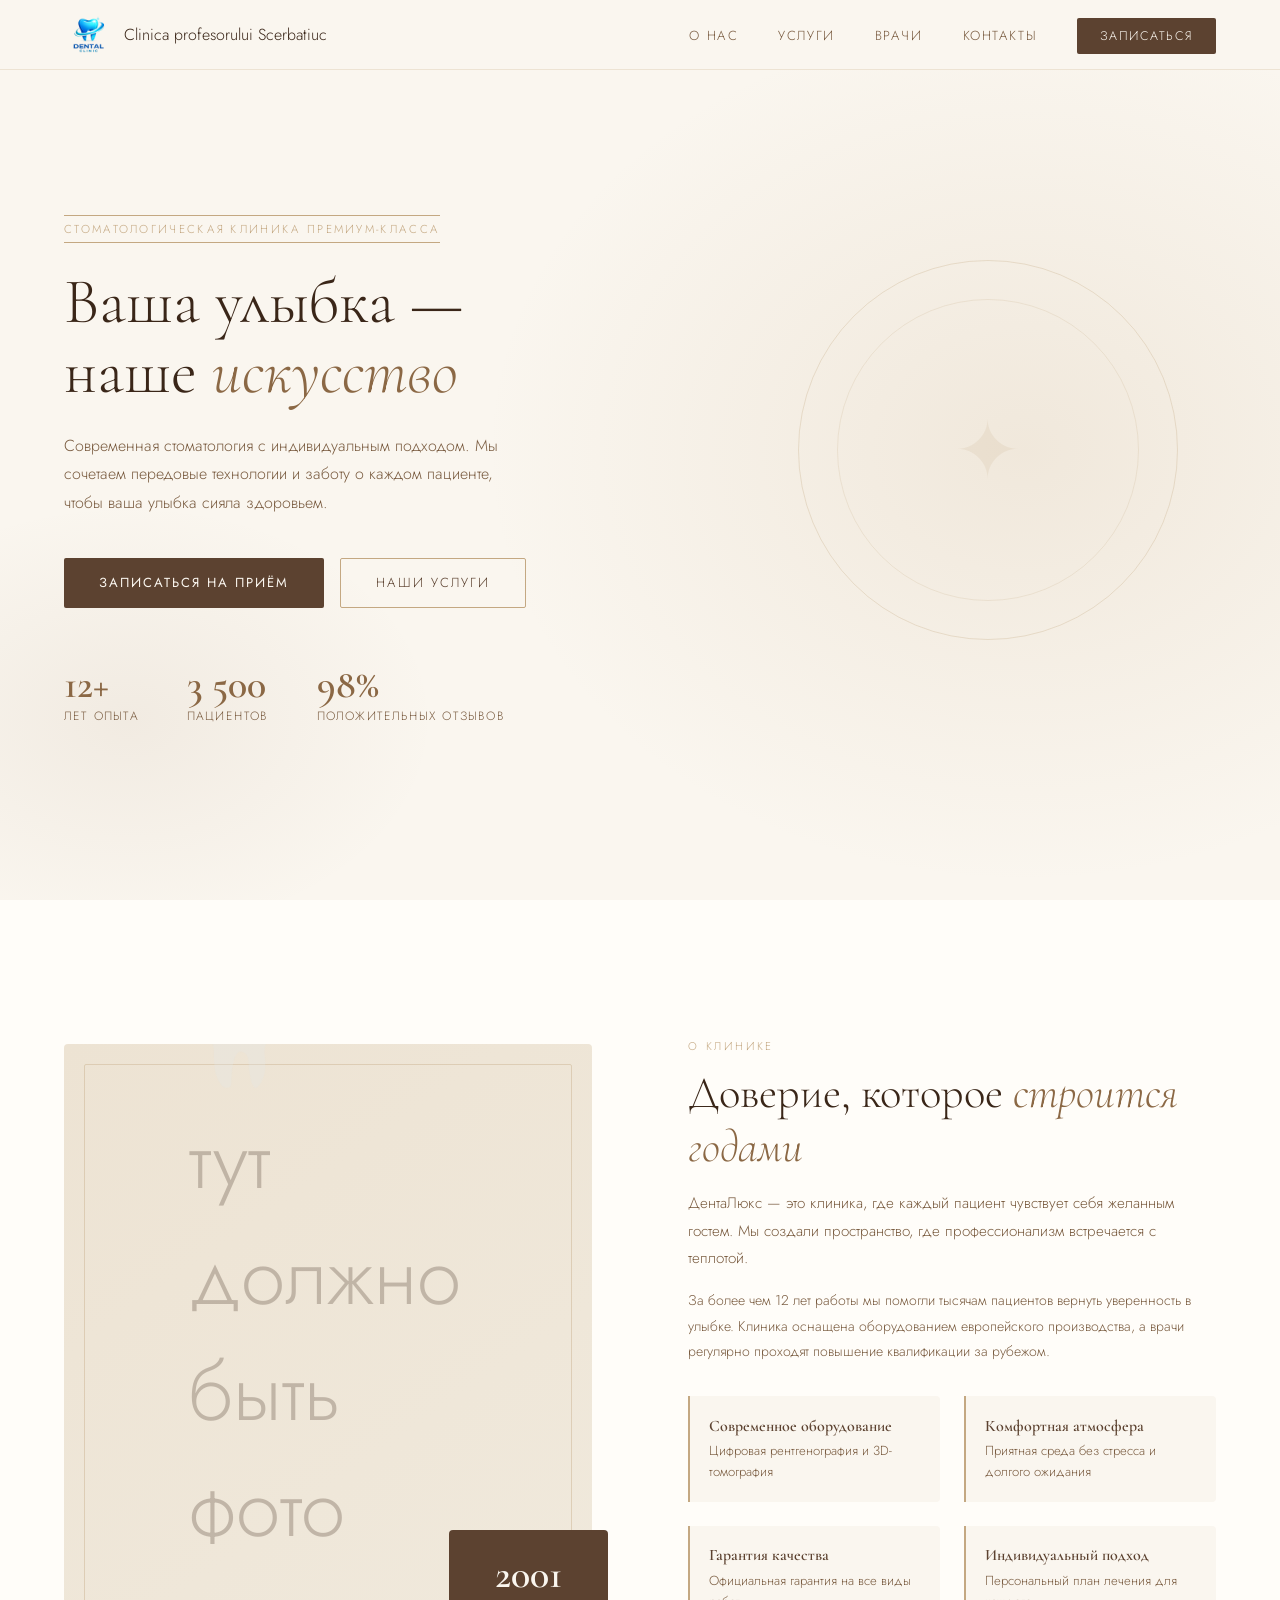
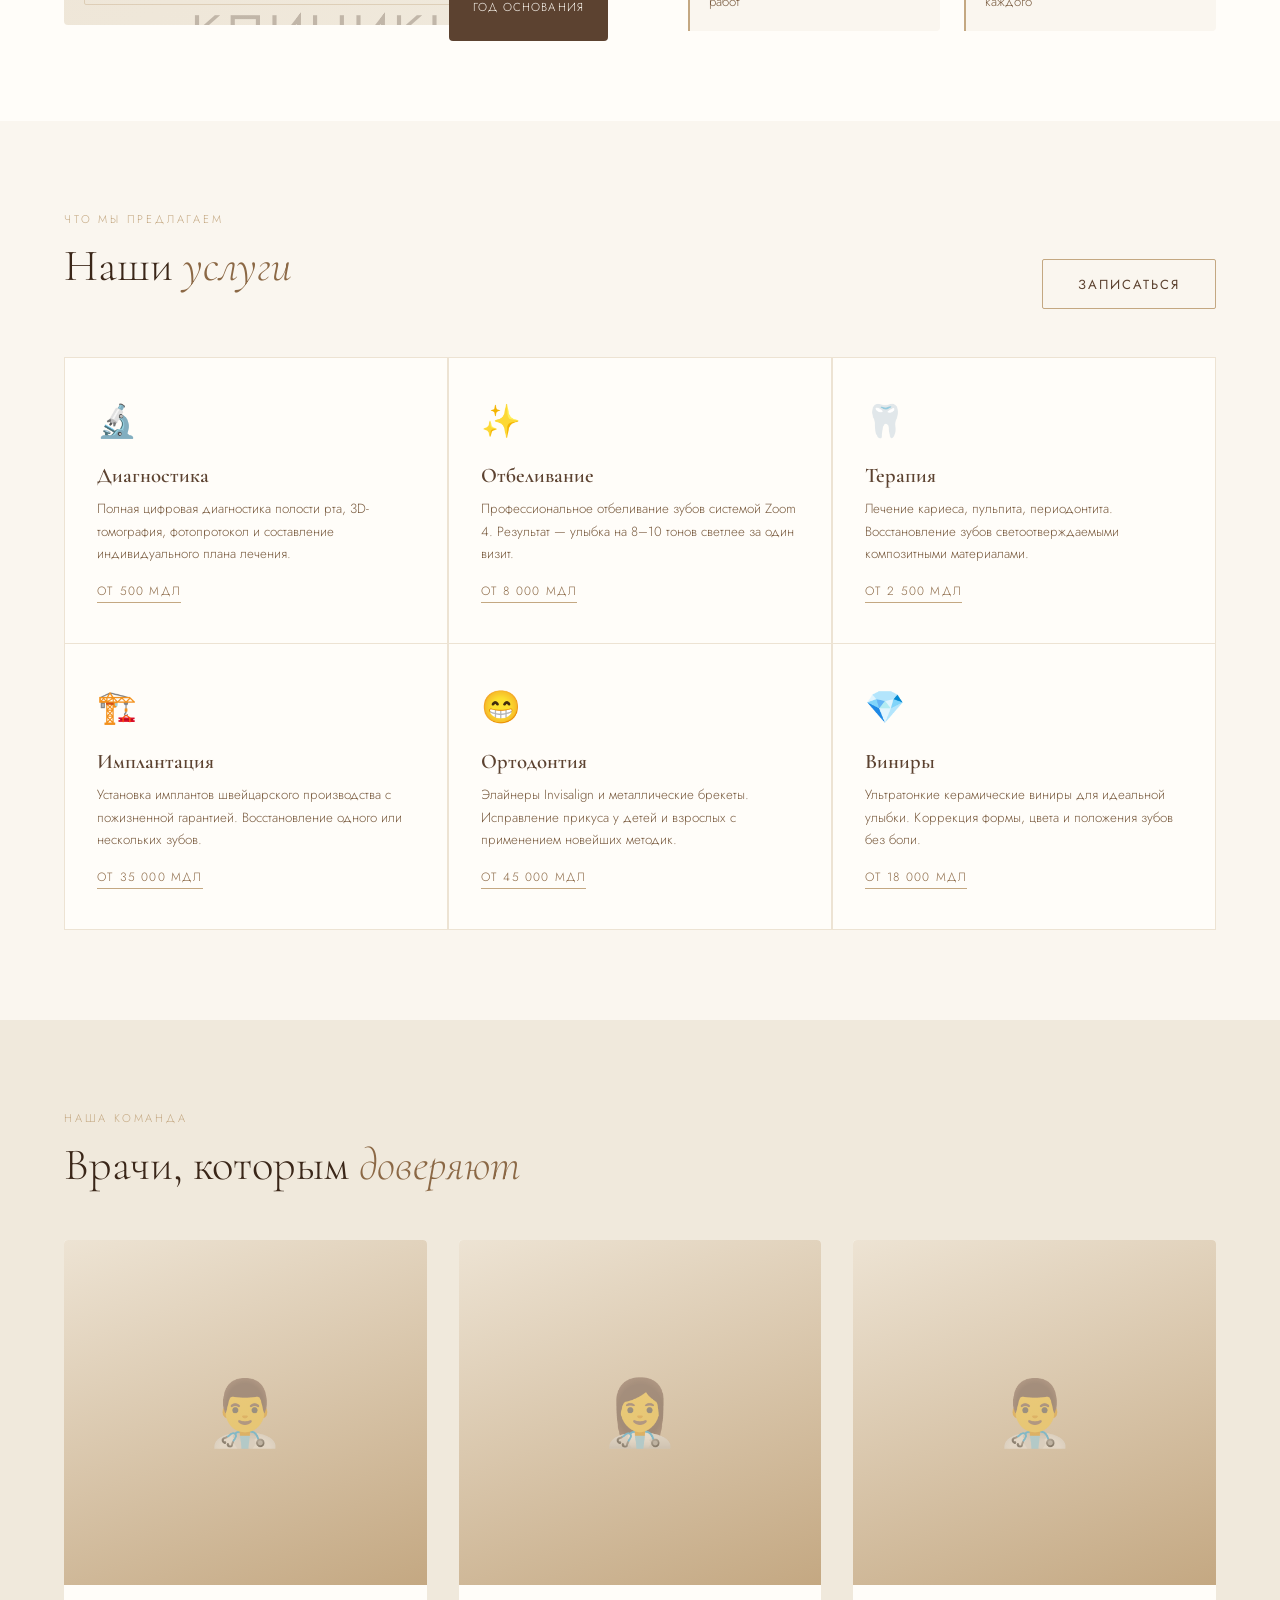
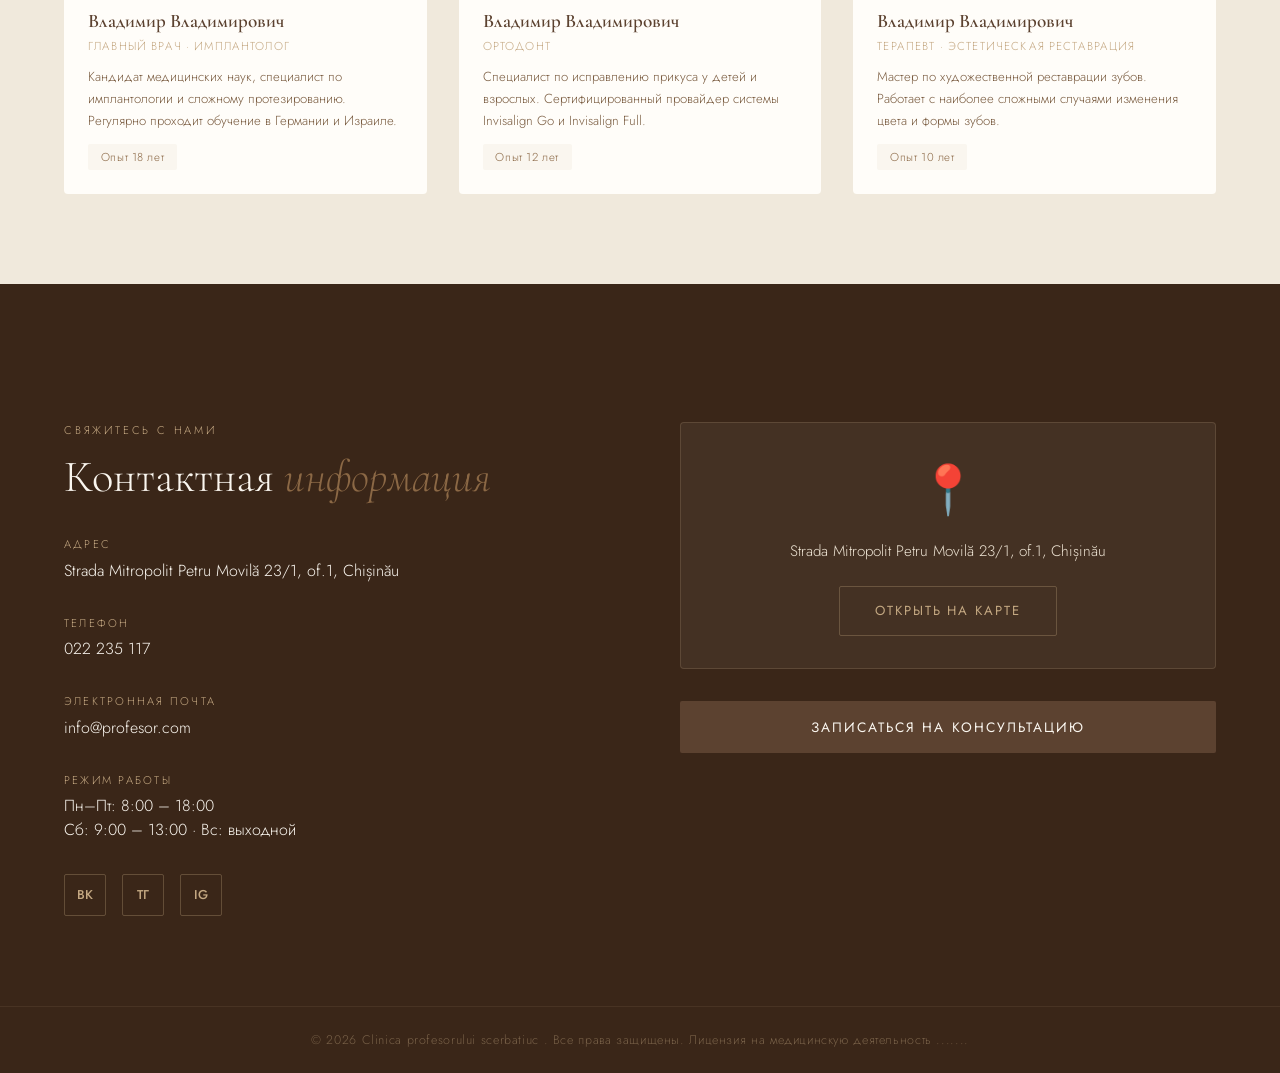
==== index.html @ d3facaac "Rename testclin2.html to index.html" ====
<!DOCTYPE html>
<html lang="ru">
<head>
<meta charset="UTF-8">
<meta name="viewport" content="width=device-width, initial-scale=1.0">
<title>ДентаЛюкс — Стоматологическая клиника</title>
<link href="https://fonts.googleapis.com/css2?family=Cormorant+Garamond:ital,wght@0,300;0,400;0,600;1,300;1,400&family=Jost:wght@300;400;500&display=swap" rel="stylesheet">
<style>
  :root {
    --milk: #FAF6EF;
    --milk-dark: #F0E9DC;
    --milk-mid: #EDE3D3;
    --brown-light: #C4A882;
    --brown: #8B6845;
    --brown-dark: #5C4230;
    --brown-deep: #3A2618;
    --accent: #A07850;
    --text: #3A2618;
    --text-light: #7A5C40;
    --white: #FFFDF9;
  }
  * { margin: 0; padding: 0; box-sizing: border-box; }
  html { scroll-behavior: smooth; }
  body { font-family: 'Jost', sans-serif; background: var(--milk); color: var(--text); font-weight: 300; }

  nav {
    position: fixed; top: 0; width: 100%; z-index: 100;
    background: rgba(250,246,239,0.92); backdrop-filter: blur(12px);
    border-bottom: 1px solid var(--milk-mid);
    padding: 0 5%; display: flex; align-items: center; justify-content: space-between;
    height: 70px; transition: box-shadow 0.3s;
  }
  nav.scrolled { box-shadow: 0 4px 30px rgba(91,66,48,0.1); }
  
  /* Обновленный блок логотипа */
  .logo { display: flex; align-items: center; gap: 10px; }
  .logo img { height: 50px; width: auto; }
  
  .nav-links { display: flex; gap: 2.5rem; list-style: none; }
  .nav-links a { text-decoration: none; color: var(--text-light); font-size: 0.82rem; letter-spacing: 0.12em; text-transform: uppercase; transition: color 0.3s; position: relative; }
  .nav-links a::after { content: ''; position: absolute; bottom: -4px; left: 0; width: 0; height: 1px; background: var(--brown); transition: width 0.3s; }
  .nav-links a:hover { color: var(--brown-dark); }
  .nav-links a:hover::after { width: 100%; }
  .btn-nav { background: var(--brown-dark) !important; color: var(--milk) !important; padding: 0.55rem 1.4rem; border-radius: 2px; font-size: 0.78rem !important; letter-spacing: 0.15em; }
  .btn-nav::after { display: none !important; }
  .btn-nav:hover { background: var(--brown) !important; }

  #home { min-height: 100vh; display: flex; align-items: center; padding: 120px 5% 80px; position: relative; overflow: hidden; }
  .hero-bg { position: absolute; inset: 0; background: radial-gradient(ellipse 70% 80% at 80% 50%, rgba(196,168,130,0.18) 0%, transparent 60%), radial-gradient(ellipse 40% 40% at 10% 80%, rgba(139,104,69,0.08) 0%, transparent 60%); }
  .hero-ornament { position: absolute; right: 8%; top: 50%; transform: translateY(-50%); width: 380px; height: 380px; border: 1px solid rgba(196,168,130,0.3); border-radius: 50%; display: flex; align-items: center; justify-content: center; animation: float 8s ease-in-out infinite; }
  .hero-ornament::before { content: ''; width: 300px; height: 300px; border: 1px solid rgba(196,168,130,0.2); border-radius: 50%; position: absolute; }
  .hero-ornament::after { content: '✦'; font-size: 5rem; color: rgba(196,168,130,0.15); }
  @keyframes float { 0%,100%{transform:translateY(-50%) rotate(0deg)}50%{transform:translateY(-52%) rotate(3deg)} }
  .hero-content { position: relative; max-width: 580px; }
  .hero-tag { display: inline-block; font-size: 0.72rem; letter-spacing: 0.2em; text-transform: uppercase; color: var(--brown-light); margin-bottom: 1.5rem; padding: 0.3rem 0; border-top: 1px solid var(--brown-light); border-bottom: 1px solid var(--brown-light); }
  h1 { font-family: 'Cormorant Garamond', serif; font-size: clamp(3rem,5vw,5rem); font-weight: 300; line-height: 1.1; color: var(--brown-deep); margin-bottom: 1.5rem; }
  h1 em { font-style: italic; color: var(--brown); }
  .hero-text { font-size: 1rem; line-height: 1.8; color: var(--text-light); max-width: 440px; margin-bottom: 2.5rem; }
  .hero-btns { display: flex; gap: 1rem; flex-wrap: wrap; }
  .btn-primary { background: var(--brown-dark); color: var(--milk); border: none; padding: 0.9rem 2.2rem; font-family: 'Jost', sans-serif; font-size: 0.82rem; letter-spacing: 0.15em; text-transform: uppercase; cursor: pointer; transition: all 0.3s; border-radius: 2px; }
  .btn-primary:hover { background: var(--brown); transform: translateY(-2px); }
  .btn-secondary { background: transparent; color: var(--brown-dark); border: 1px solid var(--brown-light); padding: 0.9rem 2.2rem; font-family: 'Jost', sans-serif; font-size: 0.82rem; letter-spacing: 0.15em; text-transform: uppercase; cursor: pointer; transition: all 0.3s; border-radius: 2px; text-decoration: none; display: inline-flex; align-items: center; }
  .btn-secondary:hover { background: var(--milk-dark); transform: translateY(-2px); }
  .hero-stats { margin-top: 3.5rem; display: flex; gap: 3rem; flex-wrap: wrap; }
  .stat-num { font-family: 'Cormorant Garamond', serif; font-size: 2.5rem; font-weight: 600; color: var(--brown); line-height: 1; }
  .stat-label { font-size: 0.75rem; letter-spacing: 0.1em; text-transform: uppercase; color: var(--text-light); margin-top: 0.2rem; }

  section { padding: 90px 5%; }
  .section-tag { font-size: 0.7rem; letter-spacing: 0.25em; text-transform: uppercase; color: var(--brown-light); display: block; margin-bottom: 0.8rem; }
  h2 { font-family: 'Cormorant Garamond', serif; font-size: clamp(2rem,3.5vw,3rem); font-weight: 300; color: var(--brown-deep); margin-bottom: 1rem; line-height: 1.2; }
  h2 em { font-style: italic; color: var(--brown); }
  .section-lead { font-size: 0.95rem; color: var(--text-light); line-height: 1.8; max-width: 520px; }

  #about { background: var(--white); }
  .about-grid { display: grid; grid-template-columns: 1fr 1fr; gap: 6rem; align-items: center; margin-top: 3rem; }
  .about-frame { width: 100%; padding-bottom: 110%; background: linear-gradient(145deg,var(--milk-mid) 0%,var(--milk-dark) 100%); border-radius: 4px; position: relative; overflow: hidden; }
  .about-frame::before { content: ''; position: absolute; inset: 20px; border: 1px solid rgba(196,168,130,0.4); border-radius: 2px; }
  .about-frame-icon { position: absolute; top: 50%; left: 50%; transform: translate(-50%,-50%); font-size: 5rem; opacity: 0.25; }
  .about-visual { position: relative; }
  .about-badge { position: absolute; bottom: -1rem; right: -1rem; background: var(--brown-dark); color: var(--milk); padding: 1.5rem; border-radius: 4px; text-align: center; }
  .about-badge strong { font-family: 'Cormorant Garamond', serif; font-size: 2.5rem; display: block; font-weight: 600; line-height: 1; }
  .about-badge span { font-size: 0.72rem; letter-spacing: 0.1em; text-transform: uppercase; }
  .about-features { margin-top: 2rem; display: grid; grid-template-columns: 1fr 1fr; gap: 1.5rem; }
  .feature-item { padding: 1.2rem; background: var(--milk); border-left: 2px solid var(--brown-light); border-radius: 0 4px 4px 0; }
  .feature-item h4 { font-family: 'Cormorant Garamond', serif; font-size: 1rem; font-weight: 600; color: var(--brown-dark); margin-bottom: 0.3rem; }
  .feature-item p { font-size: 0.82rem; color: var(--text-light); line-height: 1.6; }

  #services { background: var(--milk); }
  .services-header { display: flex; justify-content: space-between; align-items: flex-end; margin-bottom: 3rem; flex-wrap: wrap; gap: 1rem; }
  .services-grid { display: grid; grid-template-columns: repeat(3,1fr); gap: 1.5px; background: var(--milk-mid); border: 1px solid var(--milk-mid); }
  .service-card { background: var(--white); padding: 2.5rem 2rem; transition: all 0.4s; cursor: pointer; position: relative; overflow: hidden; }
  .service-card::before { content: ''; position: absolute; bottom: 0; left: 0; width: 0; height: 2px; background: var(--brown); transition: width 0.4s; }
  .service-card:hover { background: var(--milk); }
  .service-card:hover::before { width: 100%; }
  .service-icon { font-size: 2rem; margin-bottom: 1.2rem; display: block; }
  .service-card h3 { font-family: 'Cormorant Garamond', serif; font-size: 1.3rem; font-weight: 600; color: var(--brown-dark); margin-bottom: 0.6rem; }
  .service-card p { font-size: 0.83rem; color: var(--text-light); line-height: 1.7; }
  .service-price { display: inline-block; margin-top: 1rem; font-size: 0.75rem; letter-spacing: 0.1em; text-transform: uppercase; color: var(--brown); border-bottom: 1px solid var(--brown-light); padding-bottom: 2px; }

  #doctors { background: var(--milk-dark); }
  .doctors-grid { display: grid; grid-template-columns: repeat(3,1fr); gap: 2rem; margin-top: 3rem; }
  .doctor-card { background: var(--white); border-radius: 4px; overflow: hidden; transition: transform 0.3s,box-shadow 0.3s; }
  .doctor-card:hover { transform: translateY(-6px); box-shadow: 0 20px 50px rgba(91,66,48,0.12); }
  .doctor-photo { width: 100%; padding-bottom: 95%; background: linear-gradient(160deg,var(--milk-mid) 0%,var(--brown-light) 100%); position: relative; }
  .doctor-photo-icon { position: absolute; top: 50%; left: 50%; transform: translate(-50%,-50%); font-size: 4rem; opacity: 0.4; }
  .doctor-info { padding: 1.5rem; }
  .doctor-info h3 { font-family: 'Cormorant Garamond', serif; font-size: 1.2rem; font-weight: 600; color: var(--brown-dark); margin-bottom: 0.3rem; }
  .doctor-spec { font-size: 0.72rem; letter-spacing: 0.1em; text-transform: uppercase; color: var(--brown-light); margin-bottom: 0.8rem; display: block; }
  .doctor-info p { font-size: 0.82rem; color: var(--text-light); line-height: 1.65; }
  .doctor-exp { display: inline-block; margin-top: 0.8rem; background: var(--milk); padding: 0.3rem 0.8rem; border-radius: 2px; font-size: 0.72rem; color: var(--brown); letter-spacing: 0.05em; }

  #contact { background: var(--brown-deep); }
  #contact h2 { color: var(--milk); }
  #contact .section-tag { color: var(--brown-light); }
  .contact-grid { display: grid; grid-template-columns: 1fr 1fr; gap: 5rem; margin-top: 3rem; }
  .contact-item { margin-bottom: 2rem; }
  .contact-label { font-size: 0.7rem; letter-spacing: 0.2em; text-transform: uppercase; color: var(--brown-light); display: block; margin-bottom: 0.4rem; }
  .contact-value { font-size: 1rem; color: var(--milk); line-height: 1.5; }
  .contact-map { background: rgba(255,255,255,0.05); border: 1px solid rgba(196,168,130,0.2); border-radius: 4px; padding: 2rem; display: flex; align-items: center; justify-content: center; flex-direction: column; gap: 1rem; color: var(--brown-light); font-size: 0.85rem; text-align: center; min-height: 240px; }
  .social-links { display: flex; gap: 1rem; margin-top: 2rem; }
  .social-link { width: 42px; height: 42px; border: 1px solid rgba(196,168,130,0.3); display: flex; align-items: center; justify-content: center; color: var(--brown-light); border-radius: 2px; cursor: pointer; transition: all 0.3s; font-size: 0.8rem; text-decoration: none; font-weight: 500; }
  .social-link:hover { background: var(--brown); color: var(--milk); border-color: var(--brown); }

  footer { background: var(--brown-deep); border-top: 1px solid rgba(196,168,130,0.1); padding: 1.5rem 5%; text-align: center; font-size: 0.78rem; color: rgba(196,168,130,0.45); letter-spacing: 0.05em; }

  .modal-overlay { position: fixed; inset: 0; z-index: 1000; background: rgba(58,38,24,0.75); backdrop-filter: blur(6px); display: flex; align-items: center; justify-content: center; opacity: 0; pointer-events: none; transition: opacity 0.4s; padding: 1rem; }
  .modal-overlay.active { opacity: 1; pointer-events: all; }
  .modal { background: var(--white); max-width: 540px; width: 100%; border-radius: 4px; overflow: hidden; transform: translateY(30px) scale(0.97); transition: transform 0.4s; max-height: 92vh; overflow-y: auto; }
  .modal-overlay.active .modal { transform: translateY(0) scale(1); }
  .modal-header { background: var(--brown-dark); padding: 2rem 2.5rem 1.5rem; position: relative; }
  .modal-header h3 { font-family: 'Cormorant Garamond', serif; font-size: 1.8rem; font-weight: 300; color: var(--milk); }
  .modal-header p { font-size: 0.82rem; color: var(--brown-light); margin-top: 0.3rem; }
  .modal-close { position: absolute; top: 1.2rem; right: 1.5rem; background: none; border: none; color: var(--brown-light); font-size: 1.5rem; cursor: pointer; line-height: 1; transition: color 0.2s; }
  .modal-close:hover { color: var(--milk); }
  .modal-body { padding: 2rem 2.5rem; }
  .form-row { display: grid; grid-template-columns: 1fr 1fr; gap: 1rem; }
  .form-group { margin-bottom: 1rem; }
  .form-group label { display: block; font-size: 0.72rem; letter-spacing: 0.12em; text-transform: uppercase; color: var(--text-light); margin-bottom: 0.5rem; }
  .form-group input, .form-group select, .form-group textarea { width: 100%; padding: 0.75rem 1rem; background: var(--milk); border: 1px solid var(--milk-mid); border-radius: 2px; font-family: 'Jost', sans-serif; font-size: 0.9rem; color: var(--text); transition: border-color 0.3s; outline: none; }
  .form-group input:focus, .form-group select:focus, .form-group textarea:focus { border-color: var(--brown-light); }
  .form-group textarea { resize: vertical; min-height: 80px; }
  .form-group select { cursor: pointer; }
  .form-submit { width: 100%; padding: 1rem; background: var(--brown-dark); color: var(--milk); border: none; border-radius: 2px; font-family: 'Jost', sans-serif; font-size: 0.82rem; letter-spacing: 0.15em; text-transform: uppercase; cursor: pointer; transition: background 0.3s; margin-top: 0.5rem; }
  .form-submit:hover { background: var(--brown); }
  .form-success { display: none; text-align: center; padding: 2rem 0; }
  .form-success .success-icon { font-size: 3rem; margin-bottom: 1rem; }
  .form-success h4 { font-family: 'Cormorant Garamond', serif; font-size: 1.5rem; color: var(--brown-dark); margin-bottom: 0.5rem; }
  .form-success p { font-size: 0.85rem; color: var(--text-light); }

  .fade-in { opacity: 0; transform: translateY(25px); transition: opacity 0.7s, transform 0.7s; }
  .fade-in.visible { opacity: 1; transform: translateY(0); }
  .hero-right img {
  max-width: 500px;
  width: 100%;
  transform: translateX(725px);
}

  @media(max-width:900px){
    .nav-links { display: none; }
    .about-grid, .contact-grid { grid-template-columns: 1fr; gap: 3rem; }
    .services-grid, .doctors-grid { grid-template-columns: 1fr 1fr; }
    .hero-ornament { display: none; }
    .form-row { grid-template-columns: 1fr; }
    .about-features { grid-template-columns: 1fr; }
  }
  @media(max-width:600px){
    .services-grid, .doctors-grid { grid-template-columns: 1fr; }
    h1 { font-size: 2.5rem; }
  }
</style>
</head>
<body>

<nav id="navbar">
  <div class="logo">
    <img src="ChatGPT Image 16 апр. 2026 г., 17_44_47.png" alt="Clinica profesorului Scerbatiuc ">
    <p>Clinica profesorului Scerbatiuc </p>
  </div>
  <ul class="nav-links">
    <li><a href="#about">О нас</a></li>
    <li><a href="#services">Услуги</a></li>
    <li><a href="#doctors">Врачи</a></li>
    <li><a href="#contact">Контакты</a></li>
    <li><a href="#" class="btn-nav" onclick="openModal(event)">Записаться</a></li>
  </ul>
</nav>

<section id="home">
  <div class="hero-bg"></div>
  <div class="hero-ornament"></div>
  <div class="hero-content">
    <span class="hero-tag">Стоматологическая клиника премиум-класса</span>
    <h1>Ваша улыбка —<br>наше <em>искусство</em></h1>
    <p class="hero-text">Современная стоматология с индивидуальным подходом. Мы сочетаем передовые технологии и заботу о каждом пациенте, чтобы ваша улыбка сияла здоровьем.</p>
    <div class="hero-btns">
      <button class="btn-primary" onclick="openModal()">Записаться на приём</button>
      <a href="#services" class="btn-secondary">Наши услуги</a>
    </div>
    <div class="hero-stats">
      <div class="stat"><div class="stat-num">12+</div><div class="stat-label">Лет опыта</div></div>
      <div class="stat"><div class="stat-num">3 500</div><div class="stat-label">Пациентов</div></div>
      <div class="stat"><div class="stat-num">98%</div><div class="stat-label">Положительных отзывов</div></div>
    </div>
  </div>
  <div class="hero-right">
      <img src="ChatGPT Image 16 апр. 2026 г.22222.png" alt="Стоматолог">
    </div>

</section>

<section id="about">
  <div class="about-grid">
    <div class="about-visual fade-in">
      <div class="about-frame"><div class="about-frame-icon">🦷<p>тут должно быть фото клиники</p></div></div>
      <div class="about-badge"><strong>2001</strong><span>Год основания</span></div>
    </div>
    <div class="about-text fade-in">
      <span class="section-tag">О клинике</span>
      <h2>Доверие, которое <em>строится годами</em></h2>
      <p class="section-lead">ДентаЛюкс — это клиника, где каждый пациент чувствует себя желанным гостем. Мы создали пространство, где профессионализм встречается с теплотой.</p>
      <p style="margin-top:1rem;font-size:0.88rem;color:var(--text-light);line-height:1.8;">За более чем 12 лет работы мы помогли тысячам пациентов вернуть уверенность в улыбке. Клиника оснащена оборудованием европейского производства, а врачи регулярно проходят повышение квалификации за рубежом.</p>
      <div class="about-features">
        <div class="feature-item"><h4>Современное оборудование</h4><p>Цифровая рентгенография и 3D-томография</p></div>
        <div class="feature-item"><h4>Комфортная атмосфера</h4><p>Приятная среда без стресса и долгого ожидания</p></div>
        <div class="feature-item"><h4>Гарантия качества</h4><p>Официальная гарантия на все виды работ</p></div>
        <div class="feature-item"><h4>Индивидуальный подход</h4><p>Персональный план лечения для каждого</p></div>
      </div>
    </div>
  </div>
</section>

<section id="services">
  <div class="services-header">
    <div><span class="section-tag">Что мы предлагаем</span><h2>Наши <em>услуги</em></h2></div>
    <button class="btn-secondary" onclick="openModal()">Записаться</button>
  </div>
  <div class="services-grid">
    <div class="service-card fade-in"><span class="service-icon">🔬</span><h3>Диагностика</h3><p>Полная цифровая диагностика полости рта, 3D-томография, фотопротокол и составление индивидуального плана лечения.</p><span class="service-price">от 500 мдл</span></div>
    <div class="service-card fade-in"><span class="service-icon">✨</span><h3>Отбеливание</h3><p>Профессиональное отбеливание зубов системой Zoom 4. Результат — улыбка на 8–10 тонов светлее за один визит.</p><span class="service-price">от 8 000 мдл</span></div>
    <div class="service-card fade-in"><span class="service-icon">🦷</span><h3>Терапия</h3><p>Лечение кариеса, пульпита, периодонтита. Восстановление зубов светоотверждаемыми композитными материалами.</p><span class="service-price">от 2 500 мдл</span></div>
    <div class="service-card fade-in"><span class="service-icon">🏗️</span><h3>Имплантация</h3><p>Установка имплантов швейцарского производства с пожизненной гарантией. Восстановление одного или нескольких зубов.</p><span class="service-price">от 35 000 мдл</span></div>
    <div class="service-card fade-in"><span class="service-icon">😁</span><h3>Ортодонтия</h3><p>Элайнеры Invisalign и металлические брекеты. Исправление прикуса у детей и взрослых с применением новейших методик.</p><span class="service-price">от 45 000 мдл</span></div>
    <div class="service-card fade-in"><span class="service-icon">💎</span><h3>Виниры</h3><p>Ультратонкие керамические виниры для идеальной улыбки. Коррекция формы, цвета и положения зубов без боли.</p><span class="service-price">от 18 000 мдл</span></div>
  </div>
</section>

<section id="doctors">
  <span class="section-tag">Наша команда</span>
  <h2>Врачи, которым <em>доверяют</em></h2>
  <div class="doctors-grid">
    <div class="doctor-card fade-in">
      <div class="doctor-photo"><div class="doctor-photo-icon">👨‍⚕️</div></div>
      <div class="doctor-info">
        <h3>Владимир Владимирович</h3>
        <span class="doctor-spec">Главный врач · Имплантолог</span>
        <p>Кандидат медицинских наук, специалист по имплантологии и сложному протезированию. Регулярно проходит обучение в Германии и Израиле.</p>
        <span class="doctor-exp">Опыт 18 лет</span>
      </div>
    </div>
    <div class="doctor-card fade-in">
      <div class="doctor-photo"><div class="doctor-photo-icon">👩‍⚕️</div></div>
      <div class="doctor-info">
        <h3>Владимир Владимирович</h3>
        <span class="doctor-spec">Ортодонт</span>
        <p>Специалист по исправлению прикуса у детей и взрослых. Сертифицированный провайдер системы Invisalign Go и Invisalign Full.</p>
        <span class="doctor-exp">Опыт 12 лет</span>
      </div>
    </div>
    <div class="doctor-card fade-in">
      <div class="doctor-photo"><div class="doctor-photo-icon">👨‍⚕️</div></div>
      <div class="doctor-info">
        <h3>Владимир Владимирович</h3>
        <span class="doctor-spec">Терапевт · Эстетическая реставрация</span>
        <p>Мастер по художественной реставрации зубов. Работает с наиболее сложными случаями изменения цвета и формы зубов.</p>
        <span class="doctor-exp">Опыт 10 лет</span>
      </div>
    </div>
  </div>
</section>

<section id="contact">
  <div class="contact-grid">
    <div>
      <span class="section-tag">Свяжитесь с нами</span>
      <h2>Контактная <em>информация</em></h2>
      <div class="contact-item" style="margin-top:2rem"><span class="contact-label">Адрес</span><div class="contact-value">Strada Mitropolit Petru Movilă 23/1, of.1, Chișinău<br></div></div>
      <div class="contact-item"><span class="contact-label">Телефон</span><div class="contact-value">022 235 117<br></div></div>
      <div class="contact-item"><span class="contact-label">Электронная почта</span><div class="contact-value">info@profesor.com</div></div>
      <div class="contact-item"><span class="contact-label">Режим работы</span><div class="contact-value">Пн–Пт: 8:00 – 18:00<br>Сб: 9:00 – 13:00 · Вс: выходной</div></div>
      <div class="social-links">
        <a class="social-link" href="#" title="VK">ВК</a>
        <a class="social-link" href="#" title="Telegram">ТГ</a>
        <a class="social-link" href="#" title="Instagram">IG</a>
      </div>
    </div>
    <div>
      <div class="contact-map">
        <div style="font-size:3rem">📍</div>
        <p style="color:#EDE3D3;font-size:0.95rem;">Strada Mitropolit Petru Movilă 23/1, of.1, Chișinău</p>
        
        <button class="btn-secondary" style="margin-top:0.5rem;color:var(--brown-light);border-color:rgba(196,168,130,0.3);">Открыть на карте</button>
      </div>
      <div style="margin-top:2rem">
        <button class="btn-primary" onclick="openModal()" style="width:100%;font-size:0.85rem;padding:1rem;">Записаться на консультацию</button>
      </div>
    </div>
  </div>
</section>

<footer>
  <p>© 2026 Clinica profesorului scerbatiuc . Все права защищены. Лицензия на медицинскую деятельность .......</p>
</footer>

<div class="modal-overlay" id="modalOverlay" onclick="handleOverlayClick(event)">
  <div class="modal">
    <div class="modal-header">
      <h3>Запись на приём</h3>
      <p>Мы свяжемся с вами в течение 15 минут</p>
      <button class="modal-close" onclick="closeModal()">×</button>
    </div>
    <div class="modal-body">
      <div id="formContent">
        <div class="form-row">
          <div class="form-group"><label>Имя *</label><input type="text" id="fname" placeholder="Вова"></div>
          <div class="form-group"><label>Фамилия</label><input type="text" placeholder="Никита"></div>
        </div>
        <div class="form-group"><label>Телефон *</label><input type="tel" id="fphone" placeholder="+373 (___) ___-__-__"></div>
        <div class="form-group"><label>Электронная почта</label><input type="email" placeholder="nikita.boss2007@gmail.com"></div>
        <div class="form-group">
          <label>Услуга</label>
          <select>
            <option value="">— Выберите услугу —</option>
            <option>Диагностика</option>
            <option>Отбеливание</option>
            <option>Терапия (лечение кариеса)</option>
            <option>Имплантация</option>
            <option>Ортодонтия</option>
            <option>Виниры</option>
            <option>Другое</option>
          </select>
        </div>
        <div class="form-row">
          <div class="form-group"><label>Удобная дата</label><input type="date" id="apptDate"></div>
          <div class="form-group">
            <label>Удобное время</label>
            <select>
              <option>09:00</option><option>10:00</option><option>11:00</option><option>12:00</option>
              <option>13:00</option><option>14:00</option><option>15:00</option><option>16:00</option>
              <option>17:00</option><option>18:00</option><option>19:00</option>
            </select>
          </div>
        </div>
        <div class="form-group"><label>Комментарий</label><textarea placeholder="Опишите проблему или пожелания..."></textarea></div>
        <button class="form-submit" onclick="submitForm()">Отправить заявку →</button>
      </div>
      <div class="form-success" id="formSuccess">
        <div class="success-icon">✅</div>
        <h4>Заявка отправлена!</h4>
        <p>Мы свяжемся с вами в течение 15 минут<br>для подтверждения записи. Спасибо, что выбрали ДентаЛюкс!</p>
        <button class="btn-primary" style="margin-top:1.5rem" onclick="closeModal()">Закрыть</button>
      </div>
    </div>
  </div>
</div>

<script>
  window.addEventListener('scroll', () => {
    document.getElementById('navbar').classList.toggle('scrolled', window.scrollY > 30);
  });

  const observer = new IntersectionObserver((entries) => {
    entries.forEach((e, i) => {
      if (e.isIntersecting) {
        setTimeout(() => e.target.classList.add('visible'), i * 120);
        observer.unobserve(e.target);
      }
    });
  }, { threshold: 0.12 });
  document.querySelectorAll('.fade-in').forEach(el => observer.observe(el));

  function openModal(e) {
    if (e) e.preventDefault();
    document.getElementById('modalOverlay').classList.add('active');
    document.body.style.overflow = 'hidden';
    document.getElementById('formContent').style.display = 'block';
    document.getElementById('formSuccess').style.display = 'none';
  }
  function closeModal() {
    document.getElementById('modalOverlay').classList.remove('active');
    document.body.style.overflow = '';
  }
  function handleOverlayClick(e) {
    if (e.target === document.getElementById('modalOverlay')) closeModal();
  }
  document.addEventListener('keydown', e => { if (e.key === 'Escape') closeModal(); });

  function submitForm() {
    const name = document.getElementById('fname').value.trim();
    const phone = document.getElementById('fphone').value.trim();
    if (!name) { document.getElementById('fname').style.borderColor='var(--brown)'; document.getElementById('fname').focus(); return; }
    if (!phone) { document.getElementById('fphone').style.borderColor='var(--brown)'; document.getElementById('fphone').focus(); return; }
    document.getElementById('formContent').style.display = 'none';
    document.getElementById('formSuccess').style.display = 'block';
  }

  const d = document.getElementById('apptDate');
  if (d) { d.min = new Date().toISOString().split('T')[0]; d.value = d.min; }
</script>
</body>
</html>
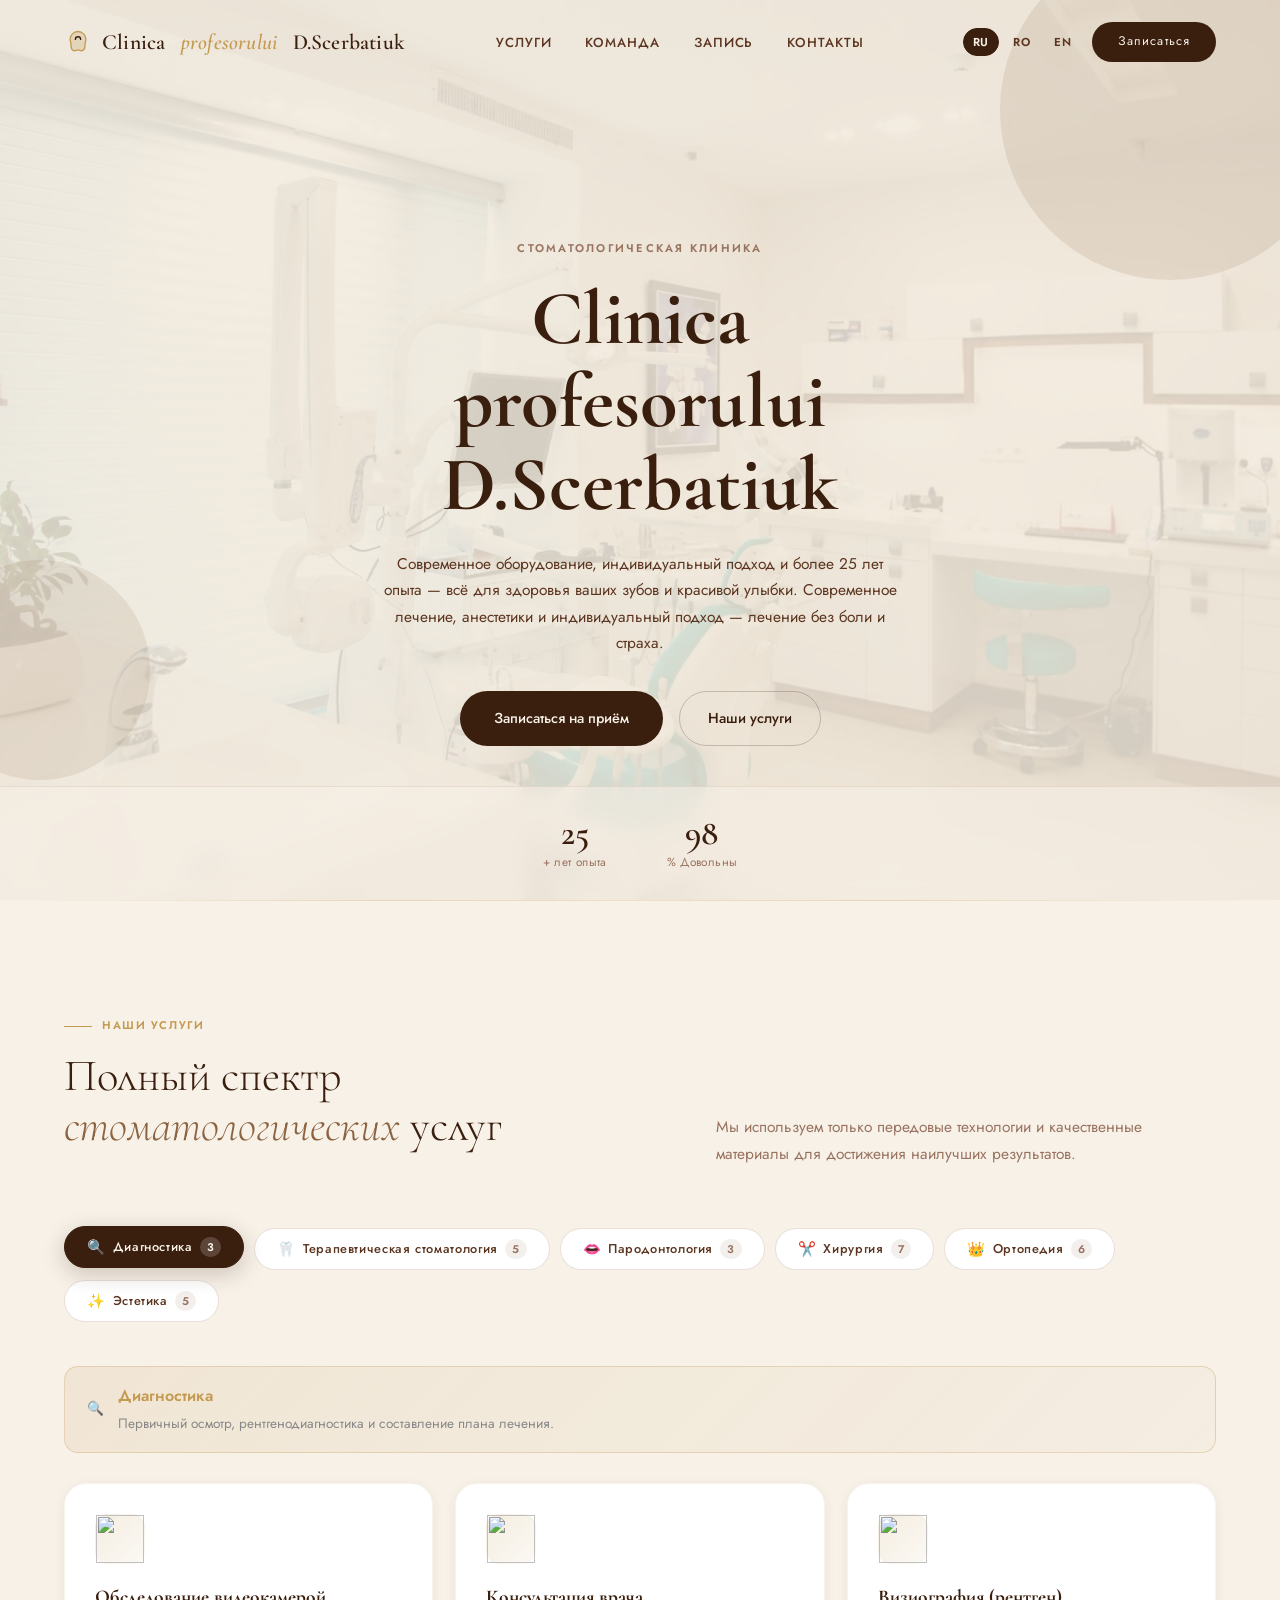
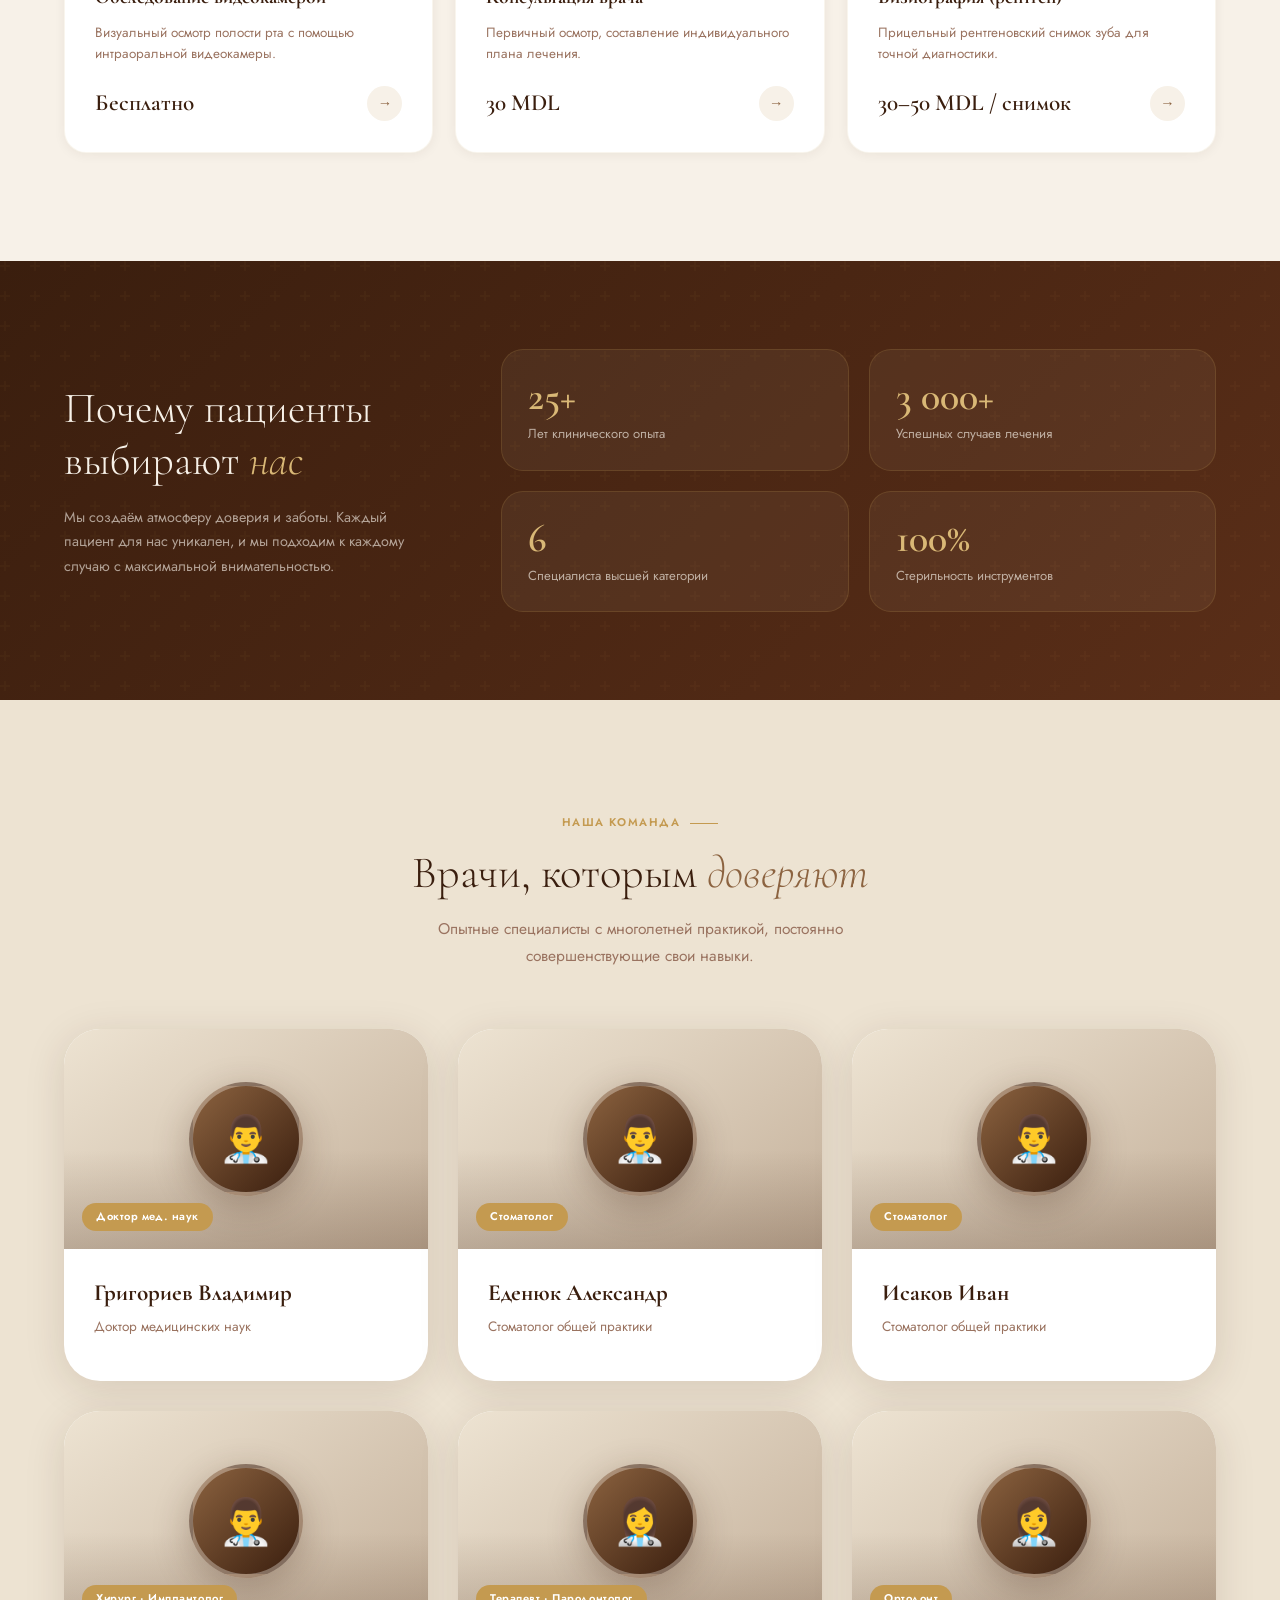
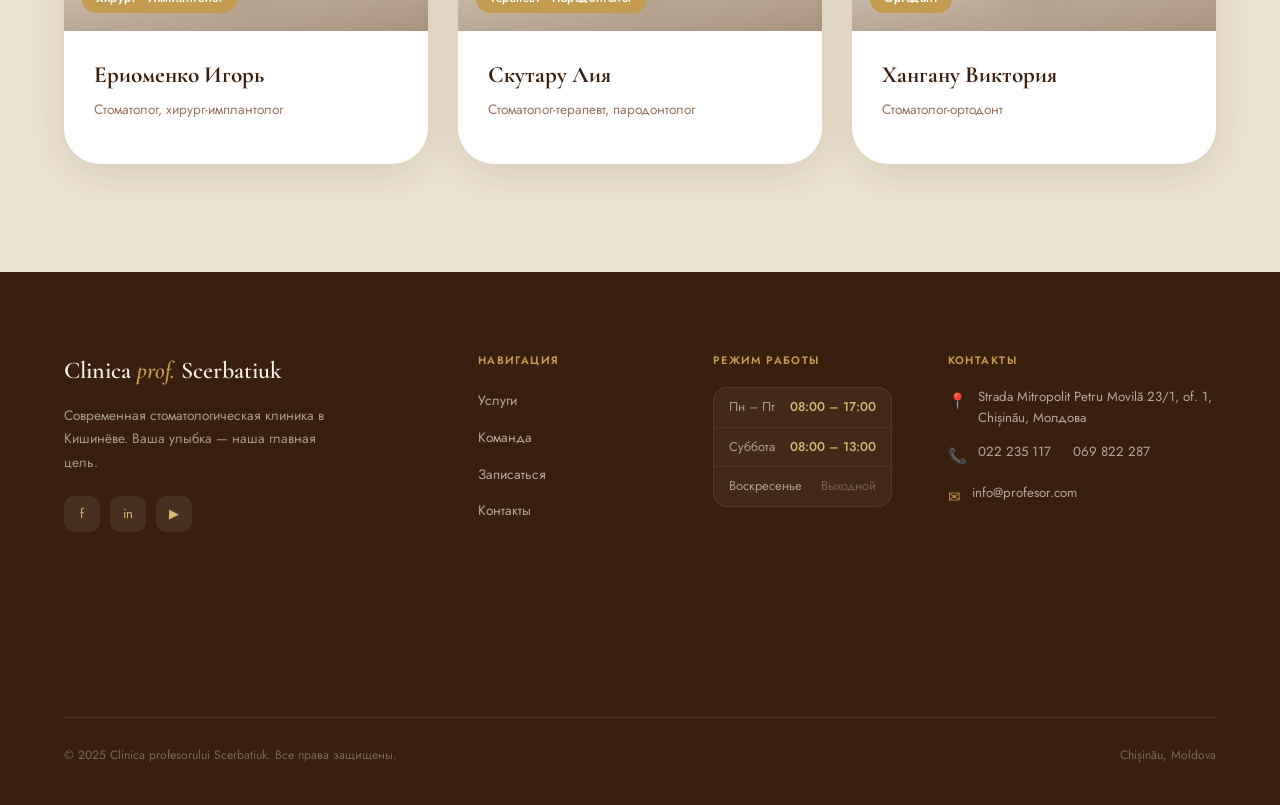
==== commit 2a268176: "Add files via upload" ====
--- a/index.html
+++ b/index.html
@@ -1,410 +1,471 @@
-<!DOCTYPE html>
-<html lang="ru">
-<head>
-<meta charset="UTF-8">
-<meta name="viewport" content="width=device-width, initial-scale=1.0">
-<title>ДентаЛюкс — Стоматологическая клиника</title>
-<link href="https://fonts.googleapis.com/css2?family=Cormorant+Garamond:ital,wght@0,300;0,400;0,600;1,300;1,400&family=Jost:wght@300;400;500&display=swap" rel="stylesheet">
-<style>
-  :root {
-    --milk: #FAF6EF;
-    --milk-dark: #F0E9DC;
-    --milk-mid: #EDE3D3;
-    --brown-light: #C4A882;
-    --brown: #8B6845;
-    --brown-dark: #5C4230;
-    --brown-deep: #3A2618;
-    --accent: #A07850;
-    --text: #3A2618;
-    --text-light: #7A5C40;
-    --white: #FFFDF9;
-  }
-  * { margin: 0; padding: 0; box-sizing: border-box; }
-  html { scroll-behavior: smooth; }
-  body { font-family: 'Jost', sans-serif; background: var(--milk); color: var(--text); font-weight: 300; }
-
-  nav {
-    position: fixed; top: 0; width: 100%; z-index: 100;
-    background: rgba(250,246,239,0.92); backdrop-filter: blur(12px);
-    border-bottom: 1px solid var(--milk-mid);
-    padding: 0 5%; display: flex; align-items: center; justify-content: space-between;
-    height: 70px; transition: box-shadow 0.3s;
-  }
-  nav.scrolled { box-shadow: 0 4px 30px rgba(91,66,48,0.1); }
-  
-  /* Обновленный блок логотипа */
-  .logo { display: flex; align-items: center; gap: 10px; }
-  .logo img { height: 50px; width: auto; }
-  
-  .nav-links { display: flex; gap: 2.5rem; list-style: none; }
-  .nav-links a { text-decoration: none; color: var(--text-light); font-size: 0.82rem; letter-spacing: 0.12em; text-transform: uppercase; transition: color 0.3s; position: relative; }
-  .nav-links a::after { content: ''; position: absolute; bottom: -4px; left: 0; width: 0; height: 1px; background: var(--brown); transition: width 0.3s; }
-  .nav-links a:hover { color: var(--brown-dark); }
-  .nav-links a:hover::after { width: 100%; }
-  .btn-nav { background: var(--brown-dark) !important; color: var(--milk) !important; padding: 0.55rem 1.4rem; border-radius: 2px; font-size: 0.78rem !important; letter-spacing: 0.15em; }
-  .btn-nav::after { display: none !important; }
-  .btn-nav:hover { background: var(--brown) !important; }
-
-  #home { min-height: 100vh; display: flex; align-items: center; padding: 120px 5% 80px; position: relative; overflow: hidden; }
-  .hero-bg { position: absolute; inset: 0; background: radial-gradient(ellipse 70% 80% at 80% 50%, rgba(196,168,130,0.18) 0%, transparent 60%), radial-gradient(ellipse 40% 40% at 10% 80%, rgba(139,104,69,0.08) 0%, transparent 60%); }
-  .hero-ornament { position: absolute; right: 8%; top: 50%; transform: translateY(-50%); width: 380px; height: 380px; border: 1px solid rgba(196,168,130,0.3); border-radius: 50%; display: flex; align-items: center; justify-content: center; animation: float 8s ease-in-out infinite; }
-  .hero-ornament::before { content: ''; width: 300px; height: 300px; border: 1px solid rgba(196,168,130,0.2); border-radius: 50%; position: absolute; }
-  .hero-ornament::after { content: '✦'; font-size: 5rem; color: rgba(196,168,130,0.15); }
-  @keyframes float { 0%,100%{transform:translateY(-50%) rotate(0deg)}50%{transform:translateY(-52%) rotate(3deg)} }
-  .hero-content { position: relative; max-width: 580px; }
-  .hero-tag { display: inline-block; font-size: 0.72rem; letter-spacing: 0.2em; text-transform: uppercase; color: var(--brown-light); margin-bottom: 1.5rem; padding: 0.3rem 0; border-top: 1px solid var(--brown-light); border-bottom: 1px solid var(--brown-light); }
-  h1 { font-family: 'Cormorant Garamond', serif; font-size: clamp(3rem,5vw,5rem); font-weight: 300; line-height: 1.1; color: var(--brown-deep); margin-bottom: 1.5rem; }
-  h1 em { font-style: italic; color: var(--brown); }
-  .hero-text { font-size: 1rem; line-height: 1.8; color: var(--text-light); max-width: 440px; margin-bottom: 2.5rem; }
-  .hero-btns { display: flex; gap: 1rem; flex-wrap: wrap; }
-  .btn-primary { background: var(--brown-dark); color: var(--milk); border: none; padding: 0.9rem 2.2rem; font-family: 'Jost', sans-serif; font-size: 0.82rem; letter-spacing: 0.15em; text-transform: uppercase; cursor: pointer; transition: all 0.3s; border-radius: 2px; }
-  .btn-primary:hover { background: var(--brown); transform: translateY(-2px); }
-  .btn-secondary { background: transparent; color: var(--brown-dark); border: 1px solid var(--brown-light); padding: 0.9rem 2.2rem; font-family: 'Jost', sans-serif; font-size: 0.82rem; letter-spacing: 0.15em; text-transform: uppercase; cursor: pointer; transition: all 0.3s; border-radius: 2px; text-decoration: none; display: inline-flex; align-items: center; }
-  .btn-secondary:hover { background: var(--milk-dark); transform: translateY(-2px); }
-  .hero-stats { margin-top: 3.5rem; display: flex; gap: 3rem; flex-wrap: wrap; }
-  .stat-num { font-family: 'Cormorant Garamond', serif; font-size: 2.5rem; font-weight: 600; color: var(--brown); line-height: 1; }
-  .stat-label { font-size: 0.75rem; letter-spacing: 0.1em; text-transform: uppercase; color: var(--text-light); margin-top: 0.2rem; }
-
-  section { padding: 90px 5%; }
-  .section-tag { font-size: 0.7rem; letter-spacing: 0.25em; text-transform: uppercase; color: var(--brown-light); display: block; margin-bottom: 0.8rem; }
-  h2 { font-family: 'Cormorant Garamond', serif; font-size: clamp(2rem,3.5vw,3rem); font-weight: 300; color: var(--brown-deep); margin-bottom: 1rem; line-height: 1.2; }
-  h2 em { font-style: italic; color: var(--brown); }
-  .section-lead { font-size: 0.95rem; color: var(--text-light); line-height: 1.8; max-width: 520px; }
-
-  #about { background: var(--white); }
-  .about-grid { display: grid; grid-template-columns: 1fr 1fr; gap: 6rem; align-items: center; margin-top: 3rem; }
-  .about-frame { width: 100%; padding-bottom: 110%; background: linear-gradient(145deg,var(--milk-mid) 0%,var(--milk-dark) 100%); border-radius: 4px; position: relative; overflow: hidden; }
-  .about-frame::before { content: ''; position: absolute; inset: 20px; border: 1px solid rgba(196,168,130,0.4); border-radius: 2px; }
-  .about-frame-icon { position: absolute; top: 50%; left: 50%; transform: translate(-50%,-50%); font-size: 5rem; opacity: 0.25; }
-  .about-visual { position: relative; }
-  .about-badge { position: absolute; bottom: -1rem; right: -1rem; background: var(--brown-dark); color: var(--milk); padding: 1.5rem; border-radius: 4px; text-align: center; }
-  .about-badge strong { font-family: 'Cormorant Garamond', serif; font-size: 2.5rem; display: block; font-weight: 600; line-height: 1; }
-  .about-badge span { font-size: 0.72rem; letter-spacing: 0.1em; text-transform: uppercase; }
-  .about-features { margin-top: 2rem; display: grid; grid-template-columns: 1fr 1fr; gap: 1.5rem; }
-  .feature-item { padding: 1.2rem; background: var(--milk); border-left: 2px solid var(--brown-light); border-radius: 0 4px 4px 0; }
-  .feature-item h4 { font-family: 'Cormorant Garamond', serif; font-size: 1rem; font-weight: 600; color: var(--brown-dark); margin-bottom: 0.3rem; }
-  .feature-item p { font-size: 0.82rem; color: var(--text-light); line-height: 1.6; }
-
-  #services { background: var(--milk); }
-  .services-header { display: flex; justify-content: space-between; align-items: flex-end; margin-bottom: 3rem; flex-wrap: wrap; gap: 1rem; }
-  .services-grid { display: grid; grid-template-columns: repeat(3,1fr); gap: 1.5px; background: var(--milk-mid); border: 1px solid var(--milk-mid); }
-  .service-card { background: var(--white); padding: 2.5rem 2rem; transition: all 0.4s; cursor: pointer; position: relative; overflow: hidden; }
-  .service-card::before { content: ''; position: absolute; bottom: 0; left: 0; width: 0; height: 2px; background: var(--brown); transition: width 0.4s; }
-  .service-card:hover { background: var(--milk); }
-  .service-card:hover::before { width: 100%; }
-  .service-icon { font-size: 2rem; margin-bottom: 1.2rem; display: block; }
-  .service-card h3 { font-family: 'Cormorant Garamond', serif; font-size: 1.3rem; font-weight: 600; color: var(--brown-dark); margin-bottom: 0.6rem; }
-  .service-card p { font-size: 0.83rem; color: var(--text-light); line-height: 1.7; }
-  .service-price { display: inline-block; margin-top: 1rem; font-size: 0.75rem; letter-spacing: 0.1em; text-transform: uppercase; color: var(--brown); border-bottom: 1px solid var(--brown-light); padding-bottom: 2px; }
-
-  #doctors { background: var(--milk-dark); }
-  .doctors-grid { display: grid; grid-template-columns: repeat(3,1fr); gap: 2rem; margin-top: 3rem; }
-  .doctor-card { background: var(--white); border-radius: 4px; overflow: hidden; transition: transform 0.3s,box-shadow 0.3s; }
-  .doctor-card:hover { transform: translateY(-6px); box-shadow: 0 20px 50px rgba(91,66,48,0.12); }
-  .doctor-photo { width: 100%; padding-bottom: 95%; background: linear-gradient(160deg,var(--milk-mid) 0%,var(--brown-light) 100%); position: relative; }
-  .doctor-photo-icon { position: absolute; top: 50%; left: 50%; transform: translate(-50%,-50%); font-size: 4rem; opacity: 0.4; }
-  .doctor-info { padding: 1.5rem; }
-  .doctor-info h3 { font-family: 'Cormorant Garamond', serif; font-size: 1.2rem; font-weight: 600; color: var(--brown-dark); margin-bottom: 0.3rem; }
-  .doctor-spec { font-size: 0.72rem; letter-spacing: 0.1em; text-transform: uppercase; color: var(--brown-light); margin-bottom: 0.8rem; display: block; }
-  .doctor-info p { font-size: 0.82rem; color: var(--text-light); line-height: 1.65; }
-  .doctor-exp { display: inline-block; margin-top: 0.8rem; background: var(--milk); padding: 0.3rem 0.8rem; border-radius: 2px; font-size: 0.72rem; color: var(--brown); letter-spacing: 0.05em; }
-
-  #contact { background: var(--brown-deep); }
-  #contact h2 { color: var(--milk); }
-  #contact .section-tag { color: var(--brown-light); }
-  .contact-grid { display: grid; grid-template-columns: 1fr 1fr; gap: 5rem; margin-top: 3rem; }
-  .contact-item { margin-bottom: 2rem; }
-  .contact-label { font-size: 0.7rem; letter-spacing: 0.2em; text-transform: uppercase; color: var(--brown-light); display: block; margin-bottom: 0.4rem; }
-  .contact-value { font-size: 1rem; color: var(--milk); line-height: 1.5; }
-  .contact-map { background: rgba(255,255,255,0.05); border: 1px solid rgba(196,168,130,0.2); border-radius: 4px; padding: 2rem; display: flex; align-items: center; justify-content: center; flex-direction: column; gap: 1rem; color: var(--brown-light); font-size: 0.85rem; text-align: center; min-height: 240px; }
-  .social-links { display: flex; gap: 1rem; margin-top: 2rem; }
-  .social-link { width: 42px; height: 42px; border: 1px solid rgba(196,168,130,0.3); display: flex; align-items: center; justify-content: center; color: var(--brown-light); border-radius: 2px; cursor: pointer; transition: all 0.3s; font-size: 0.8rem; text-decoration: none; font-weight: 500; }
-  .social-link:hover { background: var(--brown); color: var(--milk); border-color: var(--brown); }
-
-  footer { background: var(--brown-deep); border-top: 1px solid rgba(196,168,130,0.1); padding: 1.5rem 5%; text-align: center; font-size: 0.78rem; color: rgba(196,168,130,0.45); letter-spacing: 0.05em; }
-
-  .modal-overlay { position: fixed; inset: 0; z-index: 1000; background: rgba(58,38,24,0.75); backdrop-filter: blur(6px); display: flex; align-items: center; justify-content: center; opacity: 0; pointer-events: none; transition: opacity 0.4s; padding: 1rem; }
-  .modal-overlay.active { opacity: 1; pointer-events: all; }
-  .modal { background: var(--white); max-width: 540px; width: 100%; border-radius: 4px; overflow: hidden; transform: translateY(30px) scale(0.97); transition: transform 0.4s; max-height: 92vh; overflow-y: auto; }
-  .modal-overlay.active .modal { transform: translateY(0) scale(1); }
-  .modal-header { background: var(--brown-dark); padding: 2rem 2.5rem 1.5rem; position: relative; }
-  .modal-header h3 { font-family: 'Cormorant Garamond', serif; font-size: 1.8rem; font-weight: 300; color: var(--milk); }
-  .modal-header p { font-size: 0.82rem; color: var(--brown-light); margin-top: 0.3rem; }
-  .modal-close { position: absolute; top: 1.2rem; right: 1.5rem; background: none; border: none; color: var(--brown-light); font-size: 1.5rem; cursor: pointer; line-height: 1; transition: color 0.2s; }
-  .modal-close:hover { color: var(--milk); }
-  .modal-body { padding: 2rem 2.5rem; }
-  .form-row { display: grid; grid-template-columns: 1fr 1fr; gap: 1rem; }
-  .form-group { margin-bottom: 1rem; }
-  .form-group label { display: block; font-size: 0.72rem; letter-spacing: 0.12em; text-transform: uppercase; color: var(--text-light); margin-bottom: 0.5rem; }
-  .form-group input, .form-group select, .form-group textarea { width: 100%; padding: 0.75rem 1rem; background: var(--milk); border: 1px solid var(--milk-mid); border-radius: 2px; font-family: 'Jost', sans-serif; font-size: 0.9rem; color: var(--text); transition: border-color 0.3s; outline: none; }
-  .form-group input:focus, .form-group select:focus, .form-group textarea:focus { border-color: var(--brown-light); }
-  .form-group textarea { resize: vertical; min-height: 80px; }
-  .form-group select { cursor: pointer; }
-  .form-submit { width: 100%; padding: 1rem; background: var(--brown-dark); color: var(--milk); border: none; border-radius: 2px; font-family: 'Jost', sans-serif; font-size: 0.82rem; letter-spacing: 0.15em; text-transform: uppercase; cursor: pointer; transition: background 0.3s; margin-top: 0.5rem; }
-  .form-submit:hover { background: var(--brown); }
-  .form-success { display: none; text-align: center; padding: 2rem 0; }
-  .form-success .success-icon { font-size: 3rem; margin-bottom: 1rem; }
-  .form-success h4 { font-family: 'Cormorant Garamond', serif; font-size: 1.5rem; color: var(--brown-dark); margin-bottom: 0.5rem; }
-  .form-success p { font-size: 0.85rem; color: var(--text-light); }
-
-  .fade-in { opacity: 0; transform: translateY(25px); transition: opacity 0.7s, transform 0.7s; }
-  .fade-in.visible { opacity: 1; transform: translateY(0); }
-  .hero-right img {
-  max-width: 500px;
-  width: 100%;
-  transform: translateX(725px);
-}
-
-  @media(max-width:900px){
-    .nav-links { display: none; }
-    .about-grid, .contact-grid { grid-template-columns: 1fr; gap: 3rem; }
-    .services-grid, .doctors-grid { grid-template-columns: 1fr 1fr; }
-    .hero-ornament { display: none; }
-    .form-row { grid-template-columns: 1fr; }
-    .about-features { grid-template-columns: 1fr; }
-  }
-  @media(max-width:600px){
-    .services-grid, .doctors-grid { grid-template-columns: 1fr; }
-    h1 { font-size: 2.5rem; }
-  }
-</style>
-</head>
-<body>
-
-<nav id="navbar">
-  <div class="logo">
-    <img src="ChatGPT Image 16 апр. 2026 г., 17_44_47.png" alt="Clinica profesorului Scerbatiuc ">
-    <p>Clinica profesorului Scerbatiuc </p>
-  </div>
-  <ul class="nav-links">
-    <li><a href="#about">О нас</a></li>
-    <li><a href="#services">Услуги</a></li>
-    <li><a href="#doctors">Врачи</a></li>
-    <li><a href="#contact">Контакты</a></li>
-    <li><a href="#" class="btn-nav" onclick="openModal(event)">Записаться</a></li>
-  </ul>
-</nav>
-
-<section id="home">
-  <div class="hero-bg"></div>
-  <div class="hero-ornament"></div>
-  <div class="hero-content">
-    <span class="hero-tag">Стоматологическая клиника премиум-класса</span>
-    <h1>Ваша улыбка —<br>наше <em>искусство</em></h1>
-    <p class="hero-text">Современная стоматология с индивидуальным подходом. Мы сочетаем передовые технологии и заботу о каждом пациенте, чтобы ваша улыбка сияла здоровьем.</p>
-    <div class="hero-btns">
-      <button class="btn-primary" onclick="openModal()">Записаться на приём</button>
-      <a href="#services" class="btn-secondary">Наши услуги</a>
-    </div>
-    <div class="hero-stats">
-      <div class="stat"><div class="stat-num">12+</div><div class="stat-label">Лет опыта</div></div>
-      <div class="stat"><div class="stat-num">3 500</div><div class="stat-label">Пациентов</div></div>
-      <div class="stat"><div class="stat-num">98%</div><div class="stat-label">Положительных отзывов</div></div>
-    </div>
-  </div>
-  <div class="hero-right">
-      <img src="ChatGPT Image 16 апр. 2026 г.22222.png" alt="Стоматолог">
-    </div>
-
-</section>
-
-<section id="about">
-  <div class="about-grid">
-    <div class="about-visual fade-in">
-      <div class="about-frame"><div class="about-frame-icon">🦷<p>тут должно быть фото клиники</p></div></div>
-      <div class="about-badge"><strong>2001</strong><span>Год основания</span></div>
-    </div>
-    <div class="about-text fade-in">
-      <span class="section-tag">О клинике</span>
-      <h2>Доверие, которое <em>строится годами</em></h2>
-      <p class="section-lead">ДентаЛюкс — это клиника, где каждый пациент чувствует себя желанным гостем. Мы создали пространство, где профессионализм встречается с теплотой.</p>
-      <p style="margin-top:1rem;font-size:0.88rem;color:var(--text-light);line-height:1.8;">За более чем 12 лет работы мы помогли тысячам пациентов вернуть уверенность в улыбке. Клиника оснащена оборудованием европейского производства, а врачи регулярно проходят повышение квалификации за рубежом.</p>
-      <div class="about-features">
-        <div class="feature-item"><h4>Современное оборудование</h4><p>Цифровая рентгенография и 3D-томография</p></div>
-        <div class="feature-item"><h4>Комфортная атмосфера</h4><p>Приятная среда без стресса и долгого ожидания</p></div>
-        <div class="feature-item"><h4>Гарантия качества</h4><p>Официальная гарантия на все виды работ</p></div>
-        <div class="feature-item"><h4>Индивидуальный подход</h4><p>Персональный план лечения для каждого</p></div>
-      </div>
-    </div>
-  </div>
-</section>
-
-<section id="services">
-  <div class="services-header">
-    <div><span class="section-tag">Что мы предлагаем</span><h2>Наши <em>услуги</em></h2></div>
-    <button class="btn-secondary" onclick="openModal()">Записаться</button>
-  </div>
-  <div class="services-grid">
-    <div class="service-card fade-in"><span class="service-icon">🔬</span><h3>Диагностика</h3><p>Полная цифровая диагностика полости рта, 3D-томография, фотопротокол и составление индивидуального плана лечения.</p><span class="service-price">от 500 мдл</span></div>
-    <div class="service-card fade-in"><span class="service-icon">✨</span><h3>Отбеливание</h3><p>Профессиональное отбеливание зубов системой Zoom 4. Результат — улыбка на 8–10 тонов светлее за один визит.</p><span class="service-price">от 8 000 мдл</span></div>
-    <div class="service-card fade-in"><span class="service-icon">🦷</span><h3>Терапия</h3><p>Лечение кариеса, пульпита, периодонтита. Восстановление зубов светоотверждаемыми композитными материалами.</p><span class="service-price">от 2 500 мдл</span></div>
-    <div class="service-card fade-in"><span class="service-icon">🏗️</span><h3>Имплантация</h3><p>Установка имплантов швейцарского производства с пожизненной гарантией. Восстановление одного или нескольких зубов.</p><span class="service-price">от 35 000 мдл</span></div>
-    <div class="service-card fade-in"><span class="service-icon">😁</span><h3>Ортодонтия</h3><p>Элайнеры Invisalign и металлические брекеты. Исправление прикуса у детей и взрослых с применением новейших методик.</p><span class="service-price">от 45 000 мдл</span></div>
-    <div class="service-card fade-in"><span class="service-icon">💎</span><h3>Виниры</h3><p>Ультратонкие керамические виниры для идеальной улыбки. Коррекция формы, цвета и положения зубов без боли.</p><span class="service-price">от 18 000 мдл</span></div>
-  </div>
-</section>
-
-<section id="doctors">
-  <span class="section-tag">Наша команда</span>
-  <h2>Врачи, которым <em>доверяют</em></h2>
-  <div class="doctors-grid">
-    <div class="doctor-card fade-in">
-      <div class="doctor-photo"><div class="doctor-photo-icon">👨‍⚕️</div></div>
-      <div class="doctor-info">
-        <h3>Владимир Владимирович</h3>
-        <span class="doctor-spec">Главный врач · Имплантолог</span>
-        <p>Кандидат медицинских наук, специалист по имплантологии и сложному протезированию. Регулярно проходит обучение в Германии и Израиле.</p>
-        <span class="doctor-exp">Опыт 18 лет</span>
-      </div>
-    </div>
-    <div class="doctor-card fade-in">
-      <div class="doctor-photo"><div class="doctor-photo-icon">👩‍⚕️</div></div>
-      <div class="doctor-info">
-        <h3>Владимир Владимирович</h3>
-        <span class="doctor-spec">Ортодонт</span>
-        <p>Специалист по исправлению прикуса у детей и взрослых. Сертифицированный провайдер системы Invisalign Go и Invisalign Full.</p>
-        <span class="doctor-exp">Опыт 12 лет</span>
-      </div>
-    </div>
-    <div class="doctor-card fade-in">
-      <div class="doctor-photo"><div class="doctor-photo-icon">👨‍⚕️</div></div>
-      <div class="doctor-info">
-        <h3>Владимир Владимирович</h3>
-        <span class="doctor-spec">Терапевт · Эстетическая реставрация</span>
-        <p>Мастер по художественной реставрации зубов. Работает с наиболее сложными случаями изменения цвета и формы зубов.</p>
-        <span class="doctor-exp">Опыт 10 лет</span>
-      </div>
-    </div>
-  </div>
-</section>
-
-<section id="contact">
-  <div class="contact-grid">
-    <div>
-      <span class="section-tag">Свяжитесь с нами</span>
-      <h2>Контактная <em>информация</em></h2>
-      <div class="contact-item" style="margin-top:2rem"><span class="contact-label">Адрес</span><div class="contact-value">Strada Mitropolit Petru Movilă 23/1, of.1, Chișinău<br></div></div>
-      <div class="contact-item"><span class="contact-label">Телефон</span><div class="contact-value">022 235 117<br></div></div>
-      <div class="contact-item"><span class="contact-label">Электронная почта</span><div class="contact-value">info@profesor.com</div></div>
-      <div class="contact-item"><span class="contact-label">Режим работы</span><div class="contact-value">Пн–Пт: 8:00 – 18:00<br>Сб: 9:00 – 13:00 · Вс: выходной</div></div>
-      <div class="social-links">
-        <a class="social-link" href="#" title="VK">ВК</a>
-        <a class="social-link" href="#" title="Telegram">ТГ</a>
-        <a class="social-link" href="#" title="Instagram">IG</a>
-      </div>
-    </div>
-    <div>
-      <div class="contact-map">
-        <div style="font-size:3rem">📍</div>
-        <p style="color:#EDE3D3;font-size:0.95rem;">Strada Mitropolit Petru Movilă 23/1, of.1, Chișinău</p>
-        
-        <button class="btn-secondary" style="margin-top:0.5rem;color:var(--brown-light);border-color:rgba(196,168,130,0.3);">Открыть на карте</button>
-      </div>
-      <div style="margin-top:2rem">
-        <button class="btn-primary" onclick="openModal()" style="width:100%;font-size:0.85rem;padding:1rem;">Записаться на консультацию</button>
-      </div>
-    </div>
-  </div>
-</section>
-
-<footer>
-  <p>© 2026 Clinica profesorului scerbatiuc . Все права защищены. Лицензия на медицинскую деятельность .......</p>
-</footer>
-
-<div class="modal-overlay" id="modalOverlay" onclick="handleOverlayClick(event)">
-  <div class="modal">
-    <div class="modal-header">
-      <h3>Запись на приём</h3>
-      <p>Мы свяжемся с вами в течение 15 минут</p>
-      <button class="modal-close" onclick="closeModal()">×</button>
-    </div>
-    <div class="modal-body">
-      <div id="formContent">
-        <div class="form-row">
-          <div class="form-group"><label>Имя *</label><input type="text" id="fname" placeholder="Вова"></div>
-          <div class="form-group"><label>Фамилия</label><input type="text" placeholder="Никита"></div>
-        </div>
-        <div class="form-group"><label>Телефон *</label><input type="tel" id="fphone" placeholder="+373 (___) ___-__-__"></div>
-        <div class="form-group"><label>Электронная почта</label><input type="email" placeholder="nikita.boss2007@gmail.com"></div>
-        <div class="form-group">
-          <label>Услуга</label>
-          <select>
-            <option value="">— Выберите услугу —</option>
-            <option>Диагностика</option>
-            <option>Отбеливание</option>
-            <option>Терапия (лечение кариеса)</option>
-            <option>Имплантация</option>
-            <option>Ортодонтия</option>
-            <option>Виниры</option>
-            <option>Другое</option>
-          </select>
-        </div>
-        <div class="form-row">
-          <div class="form-group"><label>Удобная дата</label><input type="date" id="apptDate"></div>
-          <div class="form-group">
-            <label>Удобное время</label>
-            <select>
-              <option>09:00</option><option>10:00</option><option>11:00</option><option>12:00</option>
-              <option>13:00</option><option>14:00</option><option>15:00</option><option>16:00</option>
-              <option>17:00</option><option>18:00</option><option>19:00</option>
-            </select>
-          </div>
-        </div>
-        <div class="form-group"><label>Комментарий</label><textarea placeholder="Опишите проблему или пожелания..."></textarea></div>
-        <button class="form-submit" onclick="submitForm()">Отправить заявку →</button>
-      </div>
-      <div class="form-success" id="formSuccess">
-        <div class="success-icon">✅</div>
-        <h4>Заявка отправлена!</h4>
-        <p>Мы свяжемся с вами в течение 15 минут<br>для подтверждения записи. Спасибо, что выбрали ДентаЛюкс!</p>
-        <button class="btn-primary" style="margin-top:1.5rem" onclick="closeModal()">Закрыть</button>
-      </div>
-    </div>
-  </div>
-</div>
-
-<script>
-  window.addEventListener('scroll', () => {
-    document.getElementById('navbar').classList.toggle('scrolled', window.scrollY > 30);
-  });
-
-  const observer = new IntersectionObserver((entries) => {
-    entries.forEach((e, i) => {
-      if (e.isIntersecting) {
-        setTimeout(() => e.target.classList.add('visible'), i * 120);
-        observer.unobserve(e.target);
-      }
-    });
-  }, { threshold: 0.12 });
-  document.querySelectorAll('.fade-in').forEach(el => observer.observe(el));
-
-  function openModal(e) {
-    if (e) e.preventDefault();
-    document.getElementById('modalOverlay').classList.add('active');
-    document.body.style.overflow = 'hidden';
-    document.getElementById('formContent').style.display = 'block';
-    document.getElementById('formSuccess').style.display = 'none';
-  }
-  function closeModal() {
-    document.getElementById('modalOverlay').classList.remove('active');
-    document.body.style.overflow = '';
-  }
-  function handleOverlayClick(e) {
-    if (e.target === document.getElementById('modalOverlay')) closeModal();
-  }
-  document.addEventListener('keydown', e => { if (e.key === 'Escape') closeModal(); });
-
-  function submitForm() {
-    const name = document.getElementById('fname').value.trim();
-    const phone = document.getElementById('fphone').value.trim();
-    if (!name) { document.getElementById('fname').style.borderColor='var(--brown)'; document.getElementById('fname').focus(); return; }
-    if (!phone) { document.getElementById('fphone').style.borderColor='var(--brown)'; document.getElementById('fphone').focus(); return; }
-    document.getElementById('formContent').style.display = 'none';
-    document.getElementById('formSuccess').style.display = 'block';
-  }
-
-  const d = document.getElementById('apptDate');
-  if (d) { d.min = new Date().toISOString().split('T')[0]; d.value = d.min; }
-</script>
-</body>
-</html>
+<!DOCTYPE html>
+<html lang="ru">
+<head>
+<meta charset="UTF-8">
+<meta name="viewport" content="width=device-width, initial-scale=1.0">
+<title>Clinica profesorului D. Scerbatiuk — Стоматология Кишинёв</title>
+<link rel="preconnect" href="https://fonts.googleapis.com">
+<link rel="preconnect" href="https://fonts.gstatic.com" crossorigin>
+<link href="https://fonts.googleapis.com/css2?family=Cormorant+Garamond:ital,wght@0,300;0,400;0,500;0,600;0,700;1,300;1,400;1,600&family=Jost:wght@300;400;500;600&display=swap" rel="stylesheet">
+
+</head>
+<body>
+<link rel="stylesheet" href="style.css">
+<!-- ─── NAV ─────────────────────────────────────────── -->
+<nav id="nav">
+  <div class="nav-logo">
+    <svg viewBox="0 0 32 32" fill="none" xmlns="http://www.w3.org/2000/svg">
+      <path d="M16 4C11 4 7 8.5 7 12.5c0 2.5 1 4.5 1 7 0 3.5 1.5 6.5 4 6.5 1.5 0 2.5-1 4-1s2.5 1 4 1c2.5 0 4-3 4-6.5 0-2.5 1-4.5 1-7C25 8.5 21 4 16 4z" fill="#C49A50" fill-opacity=".25" stroke="#C49A50" stroke-width="1.5"/>
+      <path d="M13 13c0-1.7 1.3-3 3-3s3 1.3 3 3" stroke="#3A1E0E" stroke-width="1.5" stroke-linecap="round"/>
+    </svg>
+    Clinica <em>&nbsp;profesorului&nbsp;</em> D.Scerbatiuk
+  </div>
+  <ul class="nav-links">
+    <li><a href="#services" data-i18n="nav_services">Услуги</a></li>
+    <li><a href="#team" data-i18n="nav_team">Команда</a></li>
+    <li><a href="javascript:void(0)" onclick="openModal()" data-i18n="nav_booking">Запись</a></li>
+    <li><a href="#contacts" data-i18n="nav_contacts">Контакты</a></li>
+  </ul>
+  <div style="display:flex;align-items:center;gap:10px;">
+    <div class="lang-switch">
+      <button class="lang-btn active" onclick="setLang('ru')">RU</button>
+      <button class="lang-btn" onclick="setLang('ro')">RO</button>
+      <button class="lang-btn" onclick="setLang('en')">EN</button>
+    </div>
+    <a href="javascript:void(0)" onclick="openModal()" class="nav-cta" data-i18n="nav_cta">Записаться</a>
+  </div>
+  <div class="hamburger" id="hbg" onclick="toggleMenu()">
+    <span></span><span></span><span></span>
+  </div>
+</nav>
+
+<!-- mobile menu -->
+<div class="mobile-menu" id="mobileMenu">
+  <button class="mobile-close" onclick="toggleMenu()">✕</button>
+  <a href="#services" onclick="toggleMenu()" data-i18n="nav_services">Услуги</a>
+  <a href="#team" onclick="toggleMenu()" data-i18n="nav_team">Команда</a>
+  <a href="javascript:void(0)" onclick="openModal();toggleMenu()" data-i18n="nav_booking">Запись</a>
+  <a href="#contacts" onclick="toggleMenu()" data-i18n="nav_contacts">Контакты</a>
+</div>
+
+<!-- ─── HERO ─────────────────────────────────────────── -->
+<section class="hero" id="home">
+  <div class="hero-bg"></div>
+  <div class="hero-circle hero-circle-1"></div>
+  <div class="hero-circle hero-circle-2"></div>
+
+  <div class="hero-left">
+    <div class="hero-eyebrow" data-i18n="hero_eyebrow">Стоматологическая клиника</div>
+    <h1>Clinica<br>profesorului<br>D.Scerbatiuk</h1>
+    <p class="hero-desc" data-i18n="hero_desc">Современное оборудование, индивидуальный подход и более 25 лет опыта — всё для здоровья ваших зубов и красивой улыбки. Современное лечение, анестетики и индивидуальный подход — лечение без боли и страха.
+      
+    </p>
+    <div class="hero-actions">
+      <a href="javascript:void(0)" onclick="openModal()" class="btn-primary">
+        <span data-i18n="hero_cta">Записаться на приём</span>
+      </a>
+      <a href="#services" class="btn-outline" data-i18n="hero_services">Наши услуги</a>
+    </div>
+  </div>
+
+  <div class="hero-stats">
+    <div>
+      <span class="stat-num" data-target="25">0</span>
+      <div class="stat-lbl" data-i18n="stat_years">+ лет опыта</div>
+    </div>
+    <div>
+      <span class="stat-num" data-target="98">0</span>
+      <div class="stat-lbl" data-i18n="stat_satisfied">% Довольны</div>
+    </div>
+  </div>
+</section>
+
+<hr class="gold-divider">
+<!-- ─── SERVICES ─────────────────────────────────────── -->
+<section class="section services" id="services">
+  <div class="services-hd">
+    <div>
+      <div class="section-tag rv" data-i18n="svc_tag">Наши услуги</div>
+      <h2 class="section-title rv d1" data-i18n="svc_title">Полный спектр<br><em>стоматологических</em> услуг</h2>
+    </div>
+    <p class="section-desc rv d2" data-i18n="svc_desc">Мы используем только передовые технологии и качественные материалы для достижения наилучших результатов.</p>
+  </div>
+  <div class="svc-tabs" id="svcTabs"></div>
+  <div class="svc-grid" id="svcGrid"></div>
+</section>
+
+<!-- ─── DARK STRIP ─────────────────────────────────── -->
+<div class="strip">
+  <div class="strip-inner">
+    <div class="strip-left rv">
+      <h2 data-i18n="strip_title">Почему пациенты выбирают <em>нас</em></h2>
+      <p data-i18n="strip_desc">Мы создаём атмосферу доверия и заботы. Каждый пациент для нас уникален, и мы подходим к каждому случаю с максимальной внимательностью.</p>
+    </div>
+    <div class="strip-right">
+      <div class="feat rv d1"><div class="feat-n">25+</div><div class="feat-l" data-i18n="feat1">Лет клинического опыта</div></div>
+      <div class="feat rv d2"><div class="feat-n">3 000+</div><div class="feat-l" data-i18n="feat2">Успешных случаев лечения</div></div>
+      <div class="feat rv d3"><div class="feat-n">6</div><div class="feat-l" data-i18n="feat3">Специалиста высшей категории</div></div>
+      <div class="feat rv d4"><div class="feat-n">100%</div><div class="feat-l" data-i18n="feat4">Стерильность инструментов</div></div>
+    </div>
+  </div>
+</div>
+
+<!-- ─── TEAM ─────────────────────────────────────────── -->
+<section class="section team" id="team">
+  <div class="team-hd">
+    <div class="section-tag rv" data-i18n="team_tag">Наша команда</div>
+    <h2 class="section-title rv d1" data-i18n="team_title">Врачи, которым <em>доверяют</em></h2>
+    <p class="section-desc rv d2" data-i18n="team_desc">Опытные специалисты с многолетней практикой, постоянно совершенствующие свои навыки.</p>
+  </div>
+  <div class="team-grid">
+    <div class="team-card rv d1">
+      <div class="team-photo">
+        <div class="team-avatar">👨‍⚕️</div>
+        <span class="team-badge">Доктор мед. наук</span>
+      </div>
+      <div class="team-info">
+        <h3>Григориев Владимир</h3>
+        <p class="team-role">Доктор медицинских наук</p>
+      </div>
+    </div>
+    <div class="team-card rv d2">
+      <div class="team-photo">
+        <div class="team-avatar">👨‍⚕️</div>
+        <span class="team-badge">Стоматолог</span>
+      </div>
+      <div class="team-info">
+        <h3>Еденюк Александр</h3>
+        <p class="team-role">Стоматолог общей практики</p>
+      </div>
+    </div>
+    <div class="team-card rv d3">
+      <div class="team-photo">
+        <div class="team-avatar">👨‍⚕️</div>
+        <span class="team-badge">Стоматолог</span>
+      </div>
+      <div class="team-info">
+        <h3>Исаков Иван</h3>
+        <p class="team-role">Стоматолог общей практики</p>
+      </div>
+    </div>
+    <div class="team-card rv d4">
+      <div class="team-photo">
+        <div class="team-avatar">👨‍⚕️</div>
+        <span class="team-badge">Хирург · Имплантолог</span>
+      </div>
+      <div class="team-info">
+        <h3>Ериоменко Игорь</h3>
+        <p class="team-role">Стоматолог, хирург-имплантолог</p>
+      </div>
+    </div>
+    <div class="team-card rv d5">
+      <div class="team-photo">
+        <div class="team-avatar">👩‍⚕️</div>
+        <span class="team-badge">Терапевт · Пародонтолог</span>
+      </div>
+      <div class="team-info">
+        <h3>Скутару Лия</h3>
+        <p class="team-role">Стоматолог-терапевт, пародонтолог</p>
+      </div>
+    </div>
+    <div class="team-card rv d6">
+      <div class="team-photo">
+        <div class="team-avatar">👩‍⚕️</div>
+        <span class="team-badge">Ортодонт</span>
+      </div>
+      <div class="team-info">
+        <h3>Хангану Виктория</h3>
+        <p class="team-role">Стоматолог-ортодонт</p>
+      </div>
+    </div>
+  </div>
+</section>
+
+<!-- ─── MODAL OVERLAY ─────────────────────────────────── -->
+<div id="appointmentModal" class="modal-overlay" onclick="handleOverlayClick(event)">
+  <div class="modal-box">
+    <button class="modal-close" onclick="closeModal()">✕</button>
+
+    <div class="modal-header">
+      <div class="modal-icon">📅</div>
+      <h3 data-i18n="modal_title">Запись на приём</h3>
+      <p class="f-sub" data-i18n="modal_sub">Заполните поля ниже — мы свяжемся с вами для подтверждения</p>
+    </div>
+
+    <div id="formBody">
+      <div class="f-grid">
+        <div class="f-field">
+          <label data-i18n="form_last">Фамилия</label>
+          <input type="text" id="fLast" placeholder="Иванов" autocomplete="family-name">
+        </div>
+        <div class="f-field">
+          <label data-i18n="form_first">Имя</label>
+          <input type="text" id="fFirst" placeholder="Иван" autocomplete="given-name">
+        </div>
+        <div class="f-field f-full">
+          <label data-i18n="form_phone">Номер телефона</label>
+          <input type="tel" id="fPhone" placeholder="+373 XX XXX XXX" autocomplete="tel">
+        </div>
+        <div class="f-field f-full">
+          <label data-i18n="form_doctor">Выберите врача</label>
+          <div class="sel-wrap">
+            <select id="fDoctor">
+              <option value="">— Выберите врача —</option>
+              <option value="vvp">В В П — Хирург-стоматолог · Имплантолог</option>
+              <option value="vvg">В В Г — Ортодонт · Терапевт-стоматолог</option>
+            </select>
+          </div>
+        </div>
+        <div class="f-field f-full">
+          <label data-i18n="form_service">Услуга</label>
+          <div class="sel-wrap">
+            <select id="fService">
+              <option value="">— Выберите услугу —</option>
+              <option>Консультация врача — 200 MDL</option>
+              <option>Профессиональная чистка — 800 MDL</option>
+              <option>Лечение кариеса — от 600 MDL</option>
+              <option>Удаление зуба — от 400 MDL</option>
+              <option>Установка коронки — от 3 500 MDL</option>
+              <option>Зубные виниры — от 5 000 MDL</option>
+              <option>Имплантация — от 12 000 MDL</option>
+              <option>Отбеливание зубов — 2 500 MDL</option>
+              <option>Брекет-система — от 15 000 MDL</option>
+              <option>Протезирование — от 8 000 MDL</option>
+            </select>
+          </div>
+        </div>
+      </div>
+
+      <div class="modal-two-col">
+        <div class="cal-section">
+          <span class="f-label" data-i18n="form_date">Выберите дату</span>
+          <div class="cal-wrap">
+            <div class="cal-head">
+              <button class="cal-btn" id="calPrev">‹</button>
+              <span class="cal-month" id="calMonth"></span>
+              <button class="cal-btn" id="calNext">›</button>
+            </div>
+            <div class="cal-grid" id="calGrid"></div>
+          </div>
+        </div>
+
+        <div class="time-section">
+          <span class="f-label" data-i18n="form_time">Выберите время</span>
+          <div id="timeBox">
+            <div class="sel-wrap time-select-wrap">
+              <select id="fTime" disabled>
+                <option value="" data-i18n-time-first>↑ Сначала выберите дату</option>
+              </select>
+            </div>
+          </div>
+        </div>
+      </div>
+
+      <button class="f-submit" onclick="submitForm()"><span data-i18n="form_submit">✓ Записаться на приём</span></button>
+    </div>
+
+    <div class="f-success" id="fSuccess">
+      <div class="succ-icon">✓</div>
+      <h3 data-i18n="succ_title">Вы записаны!</h3>
+      <p data-i18n="succ_desc">Спасибо! Мы свяжемся с вами в ближайшее время для подтверждения визита.</p>
+    </div>
+  </div>
+</div>
+
+<!-- ─── FOOTER ───────────────────────────────────────── -->
+<footer id="contacts">
+  <div class="ft-top">
+    <div class="ft-brand">
+      <span class="ft-logo">Clinica <em>prof.</em> Scerbatiuk</span>
+      <p data-i18n="ft_desc">Современная стоматологическая клиника в Кишинёве. Ваша улыбка — наша главная цель.</p>
+      <div class="ft-soc">
+        <a href="#" class="soc-btn">f</a>
+        <a href="#" class="soc-btn">in</a>
+        <a href="#" class="soc-btn">▶</a>
+      </div>
+    </div>
+    <div class="ft-col">
+      <h4 data-i18n="ft_nav">Навигация</h4>
+      <ul>
+        <li><a href="#services" data-i18n="nav_services">Услуги</a></li>
+        <li><a href="#team" data-i18n="nav_team">Команда</a></li>
+        <li><a href="javascript:void(0)" onclick="openModal()" data-i18n="nav_cta">Записаться</a></li>
+        <li><a href="#contacts" data-i18n="nav_contacts">Контакты</a></li>
+      </ul>
+    </div>
+    <div class="ft-col">
+      <h4 data-i18n="ft_hours">Режим работы</h4>
+      <div class="hours-tbl">
+        <div class="h-row"><span class="h-day" data-i18n="h_weekdays">Пн – Пт</span><span class="h-time">08:00 – 17:00</span></div>
+        <div class="h-row"><span class="h-day" data-i18n="h_sat">Суббота</span><span class="h-time">08:00 – 13:00</span></div>
+        <div class="h-row"><span class="h-day" data-i18n="h_sun">Воскресенье</span><span class="h-closed" data-i18n="h_closed">Выходной</span></div>
+      </div>
+    </div>
+    <div class="ft-col">
+      <h4 data-i18n="ft_contacts">Контакты</h4>
+      <div class="ct-item">
+        <span class="ct-icon">📍</span>
+        <span class="ct-txt">Strada Mitropolit Petru Movilă 23/1,&nbsp;of.&nbsp;1,<br>Chișinău, Молдова</span>
+      </div>
+      <div class="ct-item">
+        <span class="ct-icon">📞</span>
+        <span class="ct-txt"><a href="tel:022235117">022 235 117</a></span><br>
+        <span class="ct-txt"><a href="tel:022235117">069 822 287</a></span>
+      </div>
+      <div class="ct-item">
+        <span class="ct-icon">✉</span>
+        <span class="ct-txt"><a href="mailto:info@profesor.com">info@profesor.com</a></span>
+      </div>
+      <div class="map-wrap">
+        <iframe
+          src="https://www.google.com/maps/embed?pb=!1m18!1m12!1m3!1d229.78244303017834!2d28.821343347500694!3d47.030471582555464!2m3!1f0!2f0!3f0!3m2!1i1024!2i768!4f13.1!3m3!1m2!1s0x40c97dbe28204959%3A0x4a1c2c4b8985471c!2sClinica%20profesorului%20D.Scerbatiuc%20SRL!5e0!3m2!1sru!2s!4v1778217953476!5m2!1sru!2s" width="600" height="450" style="border:0;" allowfullscreen="" loading="lazy" referrerpolicy="no-referrer-when-downgrade">
+          allowfullscreen loading="lazy" referrerpolicy="no-referrer-when-downgrade">
+        </iframe>
+      </div>
+    </div>
+  </div>
+  <div class="ft-bot">
+    <span data-i18n="ft_copy">© 2025 Clinica profesorului Scerbatiuk. Все права защищены.</span>
+    <span>Chișinău, Moldova</span>
+  </div>
+</footer>
+
+<!-- ─── SERVICE DETAIL MODAL ──────────────────── -->
+<div id="serviceDetailModal" class="modal-overlay" onclick="handleOverlayClick(event)">
+  <div class="modal-box sd-modal-box">
+    <button class="modal-close" onclick="closeServiceDetail()">✕</button>
+    <div class="sd-header">
+      <div class="sd-icon-wrap" id="sdIcon">✨</div>
+      <div>
+        <h3 id="sdName"></h3>
+        <p class="f-sub" id="sdDesc"></p>
+      </div>
+    </div>
+    <div class="sd-price-row">
+      <span class="sd-price-label" id="sdPriceLabel">Стоимость</span>
+      <span class="sd-price-val" id="sdPrice"></span>
+    </div>
+    <div class="sd-details" id="sdDetails"></div>
+    <div class="sd-actions">
+      <button class="f-submit" id="sdBookBtn" onclick="closeServiceDetail();openModal();">Записаться на эту услугу</button>
+      <button class="sd-close-btn" id="sdCloseBtn" onclick="closeServiceDetail()">Закрыть</button>
+    </div>
+  </div>
+</div>
+
+<style>
+/* ── Category banner ── */
+.svc-cat-banner {
+  grid-column: 1 / -1;
+  display: flex;
+  align-items: center;
+  gap: 14px;
+  background: linear-gradient(135deg, rgba(196,154,80,.12), rgba(196,154,80,.04));
+  border: 1px solid rgba(196,154,80,.3);
+  border-radius: 14px;
+  padding: 16px 22px;
+  margin-bottom: 8px;
+}
+.svc-cat-icon {
+  font-size: 2rem;
+  flex-shrink: 0;
+}
+.svc-cat-banner strong {
+  display: block;
+  font-size: 1rem;
+  color: var(--gold, #C49A50);
+  font-weight: 600;
+  margin-bottom: 2px;
+}
+.svc-cat-banner span {
+  font-size: .85rem;
+  color: var(--text-muted, #888);
+}
+
+/* ── Service card hover hint ── */
+.svc-card { cursor: pointer; }
+.svc-card:hover .svc-arr { color: var(--gold,#C49A50); transform: translateX(4px); }
+.svc-arr { transition: transform .2s, color .2s; }
+
+/* ── Service Detail Modal ── */
+.sd-modal-box {
+  max-width: 540px;
+}
+.sd-header {
+  display: flex;
+  align-items: flex-start;
+  gap: 16px;
+  margin-bottom: 20px;
+}
+.sd-icon-wrap {
+  font-size: 2.4rem;
+  flex-shrink: 0;
+  width: 56px;
+  height: 56px;
+  display: flex;
+  align-items: center;
+  justify-content: center;
+  background: rgba(196,154,80,.12);
+  border-radius: 14px;
+}
+.sd-header h3 {
+  margin: 0 0 4px;
+  font-size: 1.15rem;
+}
+.sd-price-row {
+  display: flex;
+  align-items: center;
+  gap: 10px;
+  margin-bottom: 18px;
+  padding: 10px 16px;
+  background: rgba(196,154,80,.08);
+  border-radius: 10px;
+}
+.sd-price-label {
+  font-size: .8rem;
+  text-transform: uppercase;
+  letter-spacing: .06em;
+  color: var(--text-muted,#888);
+}
+.sd-price-val {
+  font-size: 1.1rem;
+  font-weight: 700;
+  color: var(--gold,#C49A50);
+}
+.sd-details {
+  font-size: .92rem;
+  line-height: 1.7;
+  color: var(--text,#333);
+  white-space: pre-line;
+  margin-bottom: 24px;
+  max-height: 42vh;
+  overflow-y: auto;
+  padding-right: 4px;
+}
+.sd-actions {
+  display: flex;
+  gap: 12px;
+  flex-wrap: wrap;
+}
+.sd-actions .f-submit {
+  flex: 1;
+  min-width: 180px;
+}
+.sd-close-btn {
+  flex: 0 0 auto;
+  padding: 0 22px;
+  height: 48px;
+  border: 1px solid rgba(196,154,80,.4);
+  background: transparent;
+  border-radius: 10px;
+  cursor: pointer;
+  font-size: .9rem;
+  color: var(--text,#333);
+  transition: background .2s;
+}
+.sd-close-btn:hover { background: rgba(196,154,80,.08); }
+</style>
+
+<script src="script.js"></script>
+</body>
+</html>
--- a/style.css
+++ b/style.css
@@ -0,0 +1,877 @@
+
+/* ============================================================
+   ROOT VARIABLES
+============================================================ */
+:root {
+  --cream:        #F7F1E8;
+  --cream2:       #EDE3D2;
+  --cream3:       #E0D0BB;
+  --coffee-lt:    #B8956A;
+  --coffee:       #8C6340;
+  --coffee-dk:    #6B4A2D;
+  --choc:         #3A1E0E;
+  --choc-mid:     #5A2E18;
+  --gold:         #C49A50;
+  --gold-lt:      #D9B876;
+  --gold-pale:    rgba(196,154,80,.12);
+  --white:        #FFFFFF;
+  --text-dk:      #2A1208;
+  --text-md:      #5C3520;
+  --text-lt:      #9A7360;
+  --shadow-xs:    0 2px 12px rgba(58,30,14,.06);
+  --shadow-sm:    0 4px 24px rgba(58,30,14,.09);
+  --shadow-md:    0 8px 40px rgba(58,30,14,.13);
+  --shadow-lg:    0 16px 64px rgba(58,30,14,.18);
+  --r-sm: 14px; --r-md: 22px; --r-lg: 36px; --r-xl: 56px;
+  --ease: cubic-bezier(.25,.46,.45,.94);
+}
+
+*,*::before,*::after{margin:0;padding:0;box-sizing:border-box}
+html{scroll-behavior:smooth;font-size:16px}
+body{font-family:'Jost',sans-serif;background:var(--cream);color:var(--text-dk);overflow-x:hidden;line-height:1.6}
+
+::-webkit-scrollbar{width:7px}
+::-webkit-scrollbar-track{background:var(--cream2)}
+::-webkit-scrollbar-thumb{background:var(--coffee);border-radius:4px}
+
+/* ============================================================
+   NAV
+============================================================ */
+nav{
+  position:fixed;top:0;left:0;right:0;z-index:900;
+  padding:22px 64px;
+  display:flex;align-items:center;justify-content:space-between;
+  transition:all .5s var(--ease);
+}
+nav.scrolled{
+  background:rgba(247,241,232,.93);
+  backdrop-filter:blur(24px);
+  padding:14px 64px;
+  box-shadow:var(--shadow-sm);
+}
+.nav-logo{
+  font-family:'Cormorant Garamond',serif;
+  font-size:1.35rem;font-weight:600;
+  color:var(--choc);letter-spacing:.01em;
+  display:flex;align-items:center;gap:10px;
+}
+.nav-logo svg{width:28px;height:28px;flex-shrink:0}
+.nav-logo em{color:var(--gold);font-style:italic}
+.nav-links{display:flex;gap:34px;list-style:none;align-items:center}
+.nav-links a{
+  text-decoration:none;color:var(--text-md);
+  font-size:.82rem;font-weight:500;
+  letter-spacing:.07em;text-transform:uppercase;
+  transition:color .3s;position:relative;
+}
+.nav-links a::after{
+  content:'';position:absolute;bottom:-4px;left:0;
+  width:0;height:1.5px;background:var(--gold);
+  transition:width .35s var(--ease);
+}
+.nav-links a:hover{color:var(--choc)}
+.nav-links a:hover::after{width:100%}
+.nav-cta{
+  background:var(--choc)!important;color:var(--cream)!important;
+  padding:10px 26px;border-radius:50px;
+  font-size:.78rem!important;letter-spacing:.09em!important;
+  transition:background .3s,transform .25s!important;
+}
+.nav-cta:hover{background:var(--coffee-dk)!important;transform:translateY(-2px)!important}
+.nav-cta::after{display:none!important}
+a.nav-cta{text-decoration:none!important;border-bottom:none!important}
+
+/* hamburger */
+.hamburger{display:none;flex-direction:column;gap:5px;cursor:pointer;padding:4px}
+.hamburger span{display:block;width:24px;height:2px;background:var(--choc);border-radius:2px;transition:.3s}
+.mobile-menu{
+  display:none;position:fixed;inset:0;background:var(--cream);z-index:800;
+  flex-direction:column;align-items:center;justify-content:center;gap:32px;
+}
+.mobile-menu.open{display:flex}
+.mobile-menu a{
+  font-family:'Cormorant Garamond',serif;font-size:2.5rem;font-weight:400;
+  color:var(--choc);text-decoration:none;letter-spacing:.02em;
+  transition:color .2s;
+}
+.mobile-menu a:hover{color:var(--gold)}
+.mobile-close{
+  position:absolute;top:28px;right:32px;
+  font-size:1.6rem;color:var(--text-lt);cursor:pointer;background:none;border:none;
+}
+
+/* ============================================================
+   HERO
+============================================================ */
+.hero{
+  height:100vh;
+  position:relative;overflow:hidden;
+  display:flex;
+  flex-direction:column;
+  align-items:center;
+  justify-content:center;
+  text-align:center;
+  padding:80px 40px 0;
+}
+
+/* background image layer */
+.hero-bg{
+  position:absolute;inset:0;z-index:0;
+  background-image:url('[data-uri]');
+  background-size:cover;
+  background-position:center;
+  background-repeat:no-repeat;
+}
+.hero-bg::before{
+  content:'';position:absolute;inset:0;
+  background:rgba(242, 234, 220, 0.88);
+}
+
+/* decorative circles like screenshot */
+.hero-circle{
+  position:absolute;border-radius:50%;pointer-events:none;z-index:1;
+}
+.hero-circle-1{
+  width:340px;height:340px;
+  background:rgba(160,135,105,.18);
+  top:-60px;right:-60px;
+}
+.hero-circle-2{
+  width:220px;height:220px;
+  background:rgba(140,110,80,.13);
+  bottom:120px;left:-70px;
+}
+
+/* hero content centred */
+.hero-left{
+  position:relative;z-index:2;
+  width:100%;max-width:720px;
+  margin:0 auto;
+}
+.hero-eyebrow{
+  display:inline-block;
+  font-size:.7rem;font-weight:600;letter-spacing:.2em;text-transform:uppercase;
+  color:var(--text-lt);
+  margin-bottom:20px;
+  animation:fadeUp .8s ease both;
+}
+
+.hero h1{
+  font-family:'Cormorant Garamond',serif;
+  font-size:clamp(3rem,6vw,5.6rem);
+  font-weight:700;line-height:1.08;
+  color:var(--choc);margin-bottom:24px;
+  animation:fadeUp .9s .1s ease both;
+}
+.hero h1 em{font-style:italic;color:var(--choc);font-weight:700}
+
+.hero-tagline{display:none}
+
+.hero-desc{
+  font-size:.97rem;color:var(--text-md);
+  max-width:520px;line-height:1.7;margin:0 auto 34px;
+  animation:fadeUp .9s .2s ease both;
+}
+.hero-actions{
+  display:flex;gap:16px;flex-wrap:wrap;
+  justify-content:center;
+  animation:fadeUp .9s .3s ease both;
+}
+
+/* buttons */
+.btn-primary{
+  display:inline-flex;align-items:center;gap:9px;
+  background:var(--choc);color:var(--cream);
+  padding:15px 34px;border-radius:50px;
+  font-family:'Jost',sans-serif;font-size:.9rem;font-weight:500;
+  text-decoration:none;border:none;cursor:pointer;
+  position:relative;overflow:hidden;
+  transition:transform .3s,box-shadow .3s;
+}
+.btn-primary::before{
+  content:'';position:absolute;inset:0;
+  background:linear-gradient(90deg,var(--choc-mid),var(--coffee-dk));
+  transform:translateX(-100%);transition:transform .45s var(--ease);
+}
+.btn-primary:hover::before{transform:translateX(0)}
+.btn-primary:hover{transform:translateY(-2px);box-shadow:0 10px 32px rgba(58,30,14,.28)}
+.btn-primary > *{position:relative;z-index:1}
+
+.btn-outline{
+  display:inline-flex;align-items:center;gap:8px;
+  background:transparent;color:var(--choc);
+  padding:15px 28px;border-radius:50px;
+  font-family:'Jost',sans-serif;font-size:.9rem;font-weight:500;
+  text-decoration:none;
+  border:1.5px solid rgba(58,30,14,.22);
+  transition:all .3s;
+}
+.btn-outline:hover{border-color:var(--choc);background:rgba(58,30,14,.04);transform:translateY(-2px)}
+
+/* hero stats — centered bottom bar */
+.hero-stats{
+  display:flex;gap:60px;
+  justify-content:center;
+  position:absolute;
+  bottom:0;left:0;right:0;
+  padding:28px 40px;
+  background:rgba(247,241,232,.55);
+  backdrop-filter:blur(10px);
+  border-top:1px solid rgba(140,99,64,.12);
+  animation:fadeUp .9s .5s ease both;
+  z-index:2;
+}
+.stat-num{
+  font-family:'Cormorant Garamond',serif;
+  font-size:2.2rem;font-weight:600;
+  color:var(--choc);line-height:1;display:block;
+}
+.stat-lbl{font-size:.74rem;color:var(--text-lt);margin-top:3px;letter-spacing:.03em;text-align:center}
+
+/* hero right — hidden (replaced by centered layout) */
+.hero-right{display:none!important}
+
+.hero-card-wrap{
+  position:relative;
+  display:flex;
+  flex-direction:column;
+  gap:12px;
+  padding:6px 20px;
+  width:520px;
+}
+
+.h-card{
+  background:white;
+  border-radius:28px;
+  box-shadow:var(--shadow-md);
+  padding:16px 20px;
+  width:240px;
+  position:relative;
+  transition:transform .3s ease, box-shadow .3s ease;
+}
+.h-card:hover{
+  box-shadow:var(--shadow-lg);
+}
+
+/* Stagger cards left / right — wider spread */
+.card1{
+  align-self:flex-end;
+  margin-right:-60px;
+  animation:floatA 5s ease-in-out infinite;
+}
+.card2{
+  align-self:flex-start;
+  margin-left:-150px;
+  animation:floatB 6s ease-in-out infinite;
+}
+.card3{
+  align-self:flex-end;
+  margin-right:-60px;
+  animation:floatA 7s 1s ease-in-out infinite;
+}
+.card4{
+  align-self:flex-start;
+  margin-left:-80px;
+  animation:floatB 5.5s .5s ease-in-out infinite;
+}
+
+@keyframes floatA{
+  0%,100%{transform:translateY(0)}
+  50%{transform:translateY(-10px)}
+}
+@keyframes floatB{
+  0%,100%{transform:translateY(0)}
+  50%{transform:translateY(8px)}
+}
+
+.h-card-icon{
+  width:42px;height:42px;border-radius:13px;
+  background:linear-gradient(135deg,var(--gold-lt),var(--gold));
+  display:flex;align-items:center;justify-content:center;
+  font-size:1.2rem;margin-bottom:10px;
+}
+.h-card h3{
+  font-family:'Cormorant Garamond',serif;
+  font-size:1.1rem;color:var(--choc);margin-bottom:5px;
+}
+.h-card p{font-size:.78rem;color:var(--text-lt);line-height:1.45}
+.h-card-pill{
+  display:inline-flex;align-items:center;gap:6px;
+  background:var(--choc);color:var(--cream);
+  padding:7px 16px;border-radius:50px;
+  font-size:.74rem;font-weight:500;margin-top:14px;
+}
+
+/* keep chip helpers (unused but harmless) */
+.h-chip{display:none}
+.chip-dot{width:8px;height:8px;border-radius:50%;background:#4CAF50}
+.chip-star{color:var(--gold)}
+
+/* ============================================================
+   SECTION COMMON
+============================================================ */
+.section{padding:108px 64px}
+.section-tag{
+  display:inline-flex;align-items:center;gap:10px;
+  font-size:.7rem;font-weight:600;letter-spacing:.14em;
+  text-transform:uppercase;color:var(--gold);margin-bottom:16px;
+}
+.section-tag::before{content:'';width:28px;height:1.5px;background:var(--gold)}
+.section-title{
+  font-family:'Cormorant Garamond',serif;
+  font-size:clamp(2.2rem,3.5vw,3.8rem);
+  font-weight:300;color:var(--choc);line-height:1.12;
+  margin-bottom:16px;
+}
+.section-title em{font-style:italic;color:var(--coffee)}
+.section-desc{font-size:.97rem;color:var(--text-lt);max-width:500px;line-height:1.75}
+
+/* reveal */
+.rv{opacity:0;transform:translateY(44px);transition:opacity .75s var(--ease),transform .75s var(--ease)}
+.rv.in{opacity:1;transform:translateY(0)}
+.rv.d1{transition-delay:.1s}.rv.d2{transition-delay:.2s}
+.rv.d3{transition-delay:.3s}.rv.d4{transition-delay:.4s}
+
+/* ============================================================
+   SERVICES
+============================================================ */
+.services{background:var(--cream)}
+.services-hd{
+  display:flex;justify-content:space-between;
+  align-items:flex-end;margin-bottom:60px;gap:40px;flex-wrap:wrap;
+}
+.svc-grid{
+  display:grid;
+  grid-template-columns:repeat(auto-fill,minmax(272px,1fr));
+  gap:22px;
+}
+.svc-card{
+  background:white;border-radius:var(--r-md);padding:30px;
+  box-shadow:var(--shadow-xs);
+  border:1px solid rgba(196,154,80,.1);
+  position:relative;overflow:hidden;
+  transition:transform .4s var(--ease),box-shadow .4s var(--ease);
+}
+.svc-card::after{
+  content:'';position:absolute;
+  bottom:0;left:0;right:0;height:3px;
+  background:linear-gradient(90deg,var(--gold),var(--coffee));
+  transform:scaleX(0);transition:transform .4s var(--ease);
+  transform-origin:left;
+}
+.svc-card:hover{transform:translateY(-8px);box-shadow:var(--shadow-lg)}
+.svc-card:hover::after{transform:scaleX(1)}
+.svc-icon{
+  width:50px;height:50px;border-radius:13px;
+  background:linear-gradient(135deg,rgba(196,154,80,.18),rgba(196,154,80,.06));
+  display:flex;align-items:center;justify-content:center;
+  font-size:1.4rem;margin-bottom:18px;
+  transition:transform .35s var(--ease);
+}
+.svc-icon-img{
+  width:48px;height:48px;
+  object-fit:contain;
+  display:block;
+}
+.svc-card:hover .svc-icon{transform:scale(1.12) rotate(6deg)}
+.svc-card h3{font-family:'Cormorant Garamond',serif;font-size:1.22rem;color:var(--choc);margin-bottom:9px}
+.svc-card p{font-size:.84rem;color:var(--text-lt);line-height:1.6;margin-bottom:20px}
+.svc-foot{display:flex;align-items:center;justify-content:space-between}
+.svc-price{font-family:'Cormorant Garamond',serif;font-size:1.45rem;font-weight:600;color:var(--choc)}
+.svc-price span{font-family:'Jost',sans-serif;font-size:.8rem;font-weight:400;color:var(--text-lt);margin-left:2px}
+.svc-arr{
+  width:35px;height:35px;border-radius:50%;
+  background:var(--cream);display:flex;align-items:center;
+  justify-content:center;color:var(--coffee);font-size:.9rem;
+  transition:all .3s;
+}
+.svc-card:hover .svc-arr{background:var(--choc);color:var(--cream);transform:rotate(45deg)}
+
+/* ============================================================
+   DARK STRIP
+============================================================ */
+.strip{
+  background:linear-gradient(135deg,var(--choc) 0%,var(--choc-mid) 100%);
+  padding:88px 64px;position:relative;overflow:hidden;
+}
+.strip::before{
+  content:'';position:absolute;inset:0;
+  background:url("data:image/svg+xml,%3Csvg width='60' height='60' viewBox='0 0 60 60' xmlns='http://www.w3.org/2000/svg'%3E%3Cg fill='none' fill-rule='evenodd'%3E%3Cg fill='%23C49A50' fill-opacity='0.04'%3E%3Cpath d='M36 34v-4h-2v4h-4v2h4v4h2v-4h4v-2h-4zm0-30V0h-2v4h-4v2h4v4h2V6h4V4h-4zM6 34v-4H4v4H0v2h4v4h2v-4h4v-2H6zM6 4V0H4v4H0v2h4v4h2V6h4V4H6z'/%3E%3C/g%3E%3C/g%3E%3C/svg%3E");
+}
+.strip-inner{
+  display:grid;grid-template-columns:1fr 2fr;
+  gap:80px;align-items:center;position:relative;z-index:1;
+}
+.strip-left h2{
+  font-family:'Cormorant Garamond',serif;
+  font-size:2.7rem;font-weight:300;line-height:1.2;
+  color:var(--cream);margin-bottom:18px;
+}
+.strip-left h2 em{font-style:italic;color:var(--gold-lt)}
+.strip-left p{font-size:.9rem;color:rgba(247,241,232,.62);line-height:1.7}
+.strip-right{display:grid;grid-template-columns:1fr 1fr;gap:20px}
+.feat{
+  padding:26px;border-radius:var(--r-md);
+  background:rgba(247,241,232,.05);
+  border:1px solid rgba(196,154,80,.18);
+  transition:all .35s;
+}
+.feat:hover{background:rgba(247,241,232,.1);border-color:rgba(196,154,80,.36);transform:translateY(-4px)}
+.feat-n{
+  font-family:'Cormorant Garamond',serif;
+  font-size:2.5rem;font-weight:600;
+  color:var(--gold-lt);line-height:1;margin-bottom:8px;
+}
+.feat-l{font-size:.82rem;color:rgba(247,241,232,.65);line-height:1.5}
+
+/* ============================================================
+   TEAM
+============================================================ */
+.team{background:var(--cream2)}
+.team-hd{text-align:center;margin-bottom:60px}
+.team-hd .section-tag{justify-content:center}
+.team-hd .section-tag::before{display:none}
+.team-hd .section-tag::after{content:'';width:28px;height:1.5px;background:var(--gold)}
+.team-hd .section-desc{margin:0 auto}
+.team-grid{
+  display:grid;grid-template-columns:repeat(3,1fr);
+  gap:30px;max-width:1200px;margin:0 auto;
+}
+.team-card{
+  background:white;border-radius:var(--r-lg);
+  overflow:hidden;box-shadow:var(--shadow-md);
+  transition:transform .45s var(--ease),box-shadow .45s var(--ease);
+}
+.team-card:hover{transform:translateY(-10px) scale(1.008);box-shadow:var(--shadow-lg)}
+.team-photo{
+  height:220px;
+  background:linear-gradient(145deg,var(--cream2),#C4B09A);
+  display:flex;align-items:center;justify-content:center;
+  position:relative;overflow:hidden;
+}
+.team-photo::after{
+  content:'';position:absolute;inset:0;
+  background:linear-gradient(to bottom,transparent 55%,rgba(58,30,14,.2));
+}
+.team-avatar{
+  width:114px;height:114px;border-radius:50%;
+  background:linear-gradient(135deg,var(--coffee) 0%,var(--choc) 100%);
+  display:flex;align-items:center;justify-content:center;
+  font-size:2.8rem;
+  border:4px solid rgba(247,241,232,.35);
+  box-shadow:0 10px 36px rgba(58,30,14,.28);
+  position:relative;z-index:1;
+}
+.team-badge{
+  position:absolute;bottom:18px;left:18px;z-index:2;
+  background:var(--gold);color:white;
+  padding:5px 14px;border-radius:50px;
+  font-size:.7rem;font-weight:600;letter-spacing:.05em;
+}
+.team-info{padding:26px 30px 30px}
+.team-info h3{font-family:'Cormorant Garamond',serif;font-size:1.45rem;color:var(--choc);margin-bottom:3px}
+.team-role{font-size:.82rem;color:var(--coffee);margin-bottom:14px}
+.team-info p{font-size:.85rem;color:var(--text-lt);line-height:1.65}
+.team-divider{height:1px;background:var(--cream2);margin:18px 0}
+.team-contacts{display:flex;gap:10px}
+.tc-btn{
+  width:36px;height:36px;border-radius:10px;
+  background:var(--cream);display:flex;align-items:center;
+  justify-content:center;color:var(--coffee);font-size:.85rem;
+  text-decoration:none;transition:all .3s;
+}
+.tc-btn:hover{background:var(--choc);color:var(--cream);transform:translateY(-2px)}
+
+/* ============================================================
+   APPOINTMENT
+============================================================ */
+.appt{background:var(--cream);position:relative;overflow:hidden}
+.appt::before{
+  content:'';position:absolute;
+  width:480px;height:480px;border-radius:50%;
+  background:radial-gradient(circle,rgba(196,154,80,.07) 0%,transparent 65%);
+  right:-80px;top:-100px;
+}
+.appt-inner{
+  display:grid;grid-template-columns:1fr 1.45fr;
+  gap:80px;align-items:start;position:relative;z-index:1;
+}
+.info-cards{margin-top:36px;display:flex;flex-direction:column;gap:14px}
+.info-card{
+  display:flex;gap:14px;align-items:center;
+  padding:18px 20px;background:white;
+  border-radius:var(--r-sm);box-shadow:var(--shadow-xs);
+}
+.info-icon{
+  width:42px;height:42px;border-radius:12px;
+  background:linear-gradient(135deg,var(--gold-lt),var(--gold));
+  display:flex;align-items:center;justify-content:center;
+  font-size:1rem;flex-shrink:0;
+}
+.info-text h4{font-size:.92rem;color:var(--choc);margin-bottom:2px}
+.info-text p{font-size:.8rem;color:var(--text-lt)}
+
+/* booking form */
+.bk-form{
+  background:white;border-radius:var(--r-lg);padding:48px;
+  box-shadow:var(--shadow-lg);border:1px solid rgba(196,154,80,.1);
+}
+.bk-form > h3{
+  font-family:'Cormorant Garamond',serif;
+  font-size:1.85rem;color:var(--choc);margin-bottom:6px;
+}
+.bk-form > .f-sub{font-size:.88rem;color:var(--text-lt);margin-bottom:30px}
+
+.f-grid{display:grid;grid-template-columns:1fr 1fr;gap:18px;margin-bottom:18px}
+.f-field{display:flex;flex-direction:column;gap:7px}
+.f-full{grid-column:1/-1}
+.f-field label{font-size:.72rem;font-weight:600;letter-spacing:.08em;text-transform:uppercase;color:var(--text-md)}
+.f-field input,.f-field select{
+  padding:13px 17px;
+  border:1.5px solid rgba(140,99,64,.16);
+  border-radius:var(--r-sm);
+  font-family:'Jost',sans-serif;font-size:.93rem;color:var(--text-dk);
+  background:var(--cream);outline:none;
+  transition:all .3s;appearance:none;
+}
+.f-field input:focus,.f-field select:focus{
+  border-color:var(--gold);background:white;
+  box-shadow:0 0 0 4px rgba(196,154,80,.1);
+}
+.sel-wrap{position:relative}
+.sel-wrap::after{
+  content:'▾';position:absolute;right:15px;top:50%;
+  transform:translateY(-50%);color:var(--coffee);pointer-events:none;
+}
+
+/* calendar */
+.cal-section{margin-top:18px}
+.f-label{
+  display:block;font-size:.72rem;font-weight:600;
+  letter-spacing:.08em;text-transform:uppercase;
+  color:var(--text-md);margin-bottom:10px;
+}
+.cal-wrap{
+  border:1.5px solid rgba(140,99,64,.16);
+  border-radius:var(--r-sm);overflow:hidden;background:var(--cream);
+}
+.cal-head{
+  display:flex;align-items:center;justify-content:space-between;
+  padding:14px 18px;background:white;
+  border-bottom:1px solid rgba(140,99,64,.1);
+}
+.cal-month{font-family:'Cormorant Garamond',serif;font-size:1.08rem;font-weight:600;color:var(--choc)}
+.cal-btn{
+  background:none;border:none;color:var(--coffee);
+  font-size:1.1rem;cursor:pointer;padding:5px 10px;
+  border-radius:8px;transition:all .2s;
+}
+.cal-btn:hover{background:var(--cream2);color:var(--choc)}
+.cal-grid{display:grid;grid-template-columns:repeat(7,1fr)}
+.cal-dh{text-align:center;padding:9px 4px;font-size:.68rem;font-weight:600;letter-spacing:.05em;color:var(--text-lt);text-transform:uppercase}
+.cal-day{
+  text-align:center;padding:9px 4px;font-size:.85rem;
+  cursor:pointer;transition:all .2s;color:var(--text-dk);
+  border-radius:0;user-select:none;
+}
+.cal-day:not(.disabled):not(.empty):hover{background:rgba(196,154,80,.15);color:var(--choc)}
+.cal-day.sel{background:var(--choc);color:var(--cream);border-radius:8px;font-weight:500}
+.cal-day.today:not(.sel){color:var(--gold);font-weight:600}
+.cal-day.disabled{color:rgba(140,99,64,.28);cursor:not-allowed}
+.cal-day.empty{cursor:default}
+
+/* time */
+.time-section{margin-top:18px}
+.time-grid{
+  display:grid;grid-template-columns:repeat(4,1fr);gap:9px;
+  max-height:196px;overflow-y:auto;padding-right:4px;
+}
+.time-slot{
+  padding:9px 6px;text-align:center;
+  border:1.5px solid rgba(140,99,64,.14);border-radius:10px;
+  font-size:.8rem;cursor:pointer;transition:all .2s;
+  color:var(--text-md);background:var(--cream);
+}
+.time-slot:hover{border-color:var(--gold);color:var(--choc);background:rgba(196,154,80,.08)}
+.time-slot.sel{background:var(--choc);border-color:var(--choc);color:var(--cream)}
+.no-date{text-align:center;padding:22px;color:var(--text-lt);font-size:.85rem;font-style:italic}
+
+.f-submit{
+  width:100%;padding:17px;margin-top:22px;
+  background:var(--choc);color:var(--cream);border:none;
+  border-radius:var(--r-sm);font-family:'Jost',sans-serif;
+  font-size:.97rem;font-weight:500;cursor:pointer;
+  position:relative;overflow:hidden;transition:transform .3s,box-shadow .3s;
+}
+.f-submit::before{
+  content:'';position:absolute;inset:0;
+  background:linear-gradient(90deg,var(--choc-mid),var(--coffee-dk));
+  transform:translateX(-100%);transition:transform .45s var(--ease);
+}
+.f-submit:hover::before{transform:translateX(0)}
+.f-submit:hover{transform:translateY(-2px);box-shadow:0 8px 28px rgba(58,30,14,.24)}
+.f-submit > span{position:relative;z-index:1}
+
+/* success */
+.f-success{display:none;text-align:center;padding:40px 20px}
+.f-success.show{display:block}
+.succ-icon{
+  width:78px;height:78px;border-radius:50%;
+  background:linear-gradient(135deg,var(--gold-lt),var(--gold));
+  display:flex;align-items:center;justify-content:center;
+  font-size:1.8rem;margin:0 auto 22px;
+  animation:popIn .5s var(--ease) both;
+}
+@keyframes popIn{from{transform:scale(.5);opacity:0}to{transform:scale(1);opacity:1}}
+.f-success h3{font-family:'Cormorant Garamond',serif;font-size:2rem;color:var(--choc);margin-bottom:10px}
+.f-success p{font-size:.9rem;color:var(--text-lt);line-height:1.7}
+
+/* ============================================================
+   FOOTER
+============================================================ */
+footer{background:var(--choc);color:var(--cream);padding:80px 64px 40px}
+.ft-top{
+  display:grid;grid-template-columns:2fr 1fr 1fr 1.5fr;
+  gap:56px;margin-bottom:56px;
+}
+.ft-logo{
+  font-family:'Cormorant Garamond',serif;
+  font-size:1.5rem;font-weight:600;color:var(--cream);
+  display:block;margin-bottom:14px;
+}
+.ft-logo em{color:var(--gold);font-style:italic}
+.ft-brand p{font-size:.85rem;color:rgba(247,241,232,.58);line-height:1.7;max-width:260px}
+.ft-soc{display:flex;gap:10px;margin-top:22px}
+.soc-btn{
+  width:36px;height:36px;border-radius:10px;
+  background:rgba(247,241,232,.08);
+  display:flex;align-items:center;justify-content:center;
+  color:var(--gold-lt);font-size:.82rem;text-decoration:none;
+  transition:all .3s;
+}
+.soc-btn:hover{background:rgba(196,154,80,.25);transform:translateY(-2px)}
+
+.ft-col h4{
+  font-family:'Jost',sans-serif;
+  font-size:.68rem;font-weight:600;
+  letter-spacing:.13em;text-transform:uppercase;
+  color:var(--gold);margin-bottom:18px;
+}
+.ft-col ul{list-style:none}
+.ft-col ul li{margin-bottom:11px}
+.ft-col ul a{text-decoration:none;color:rgba(247,241,232,.65);font-size:.85rem;transition:color .2s}
+.ft-col ul a:hov